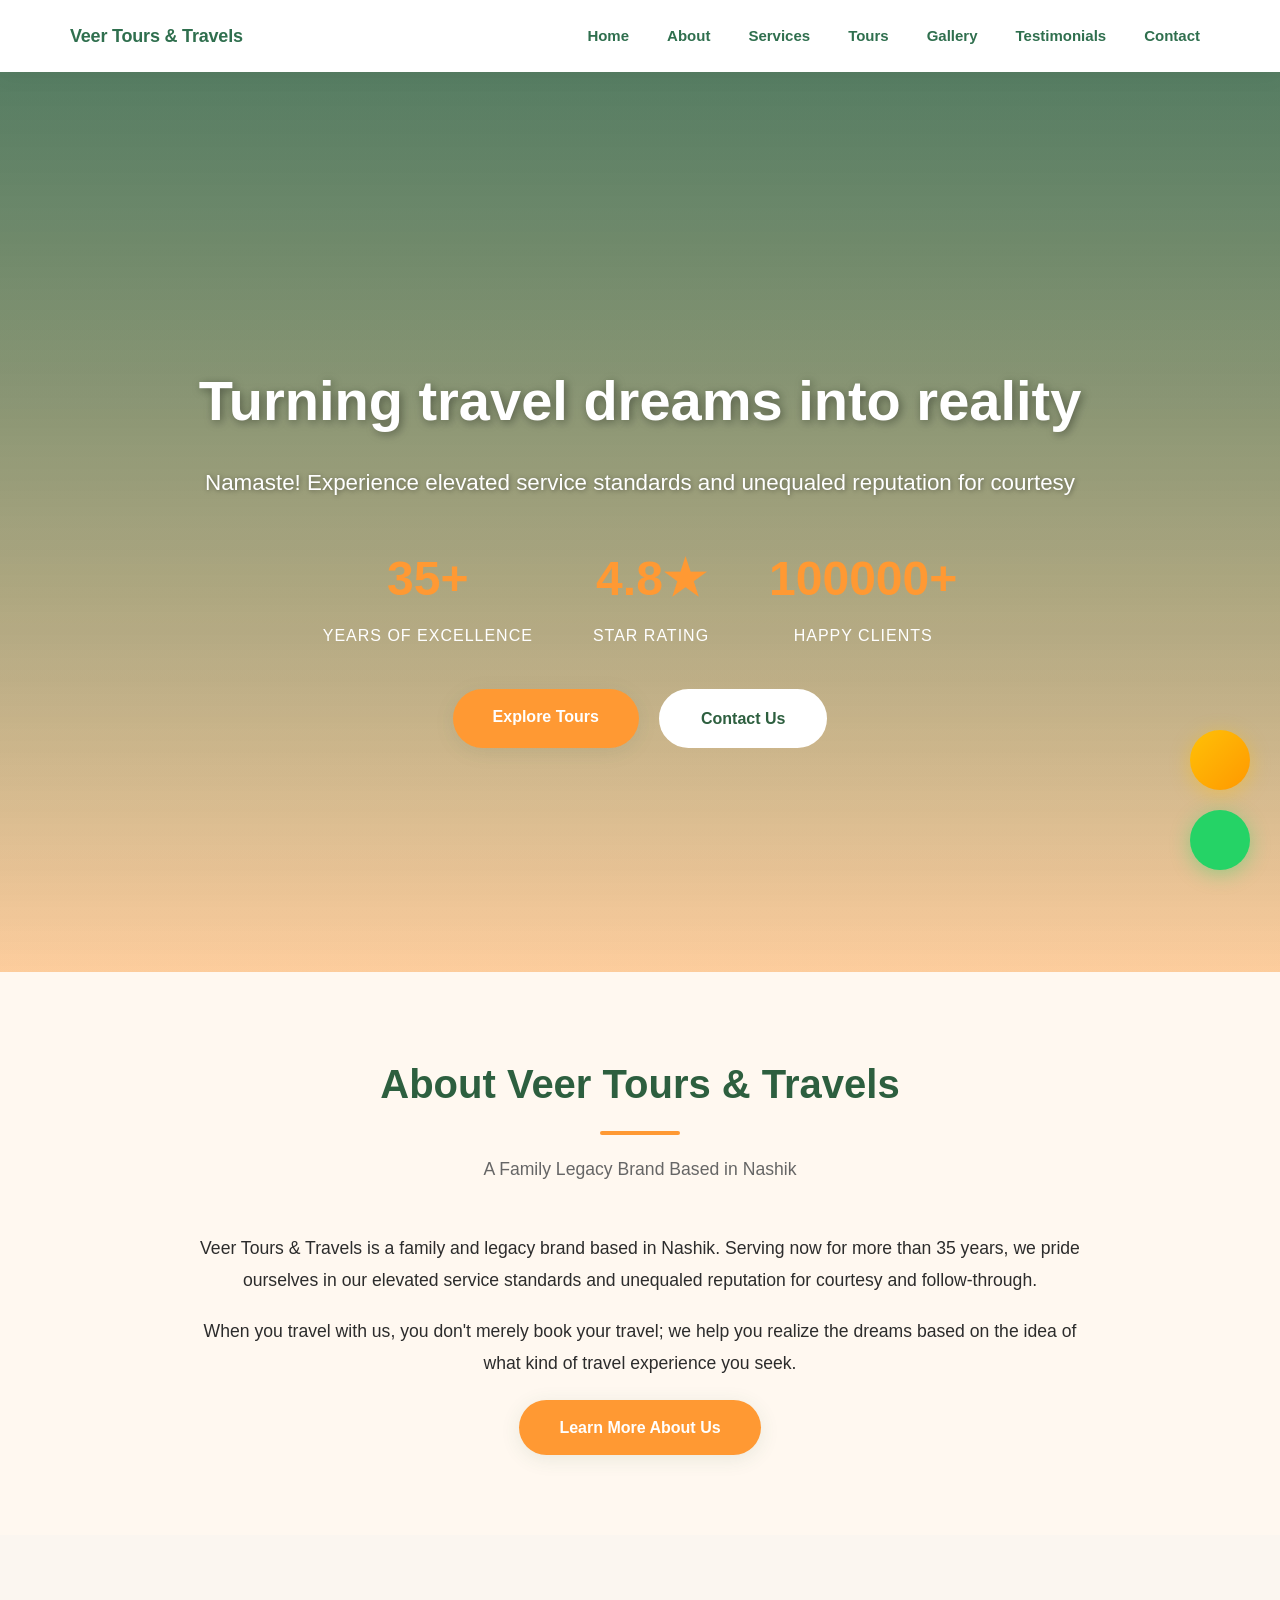
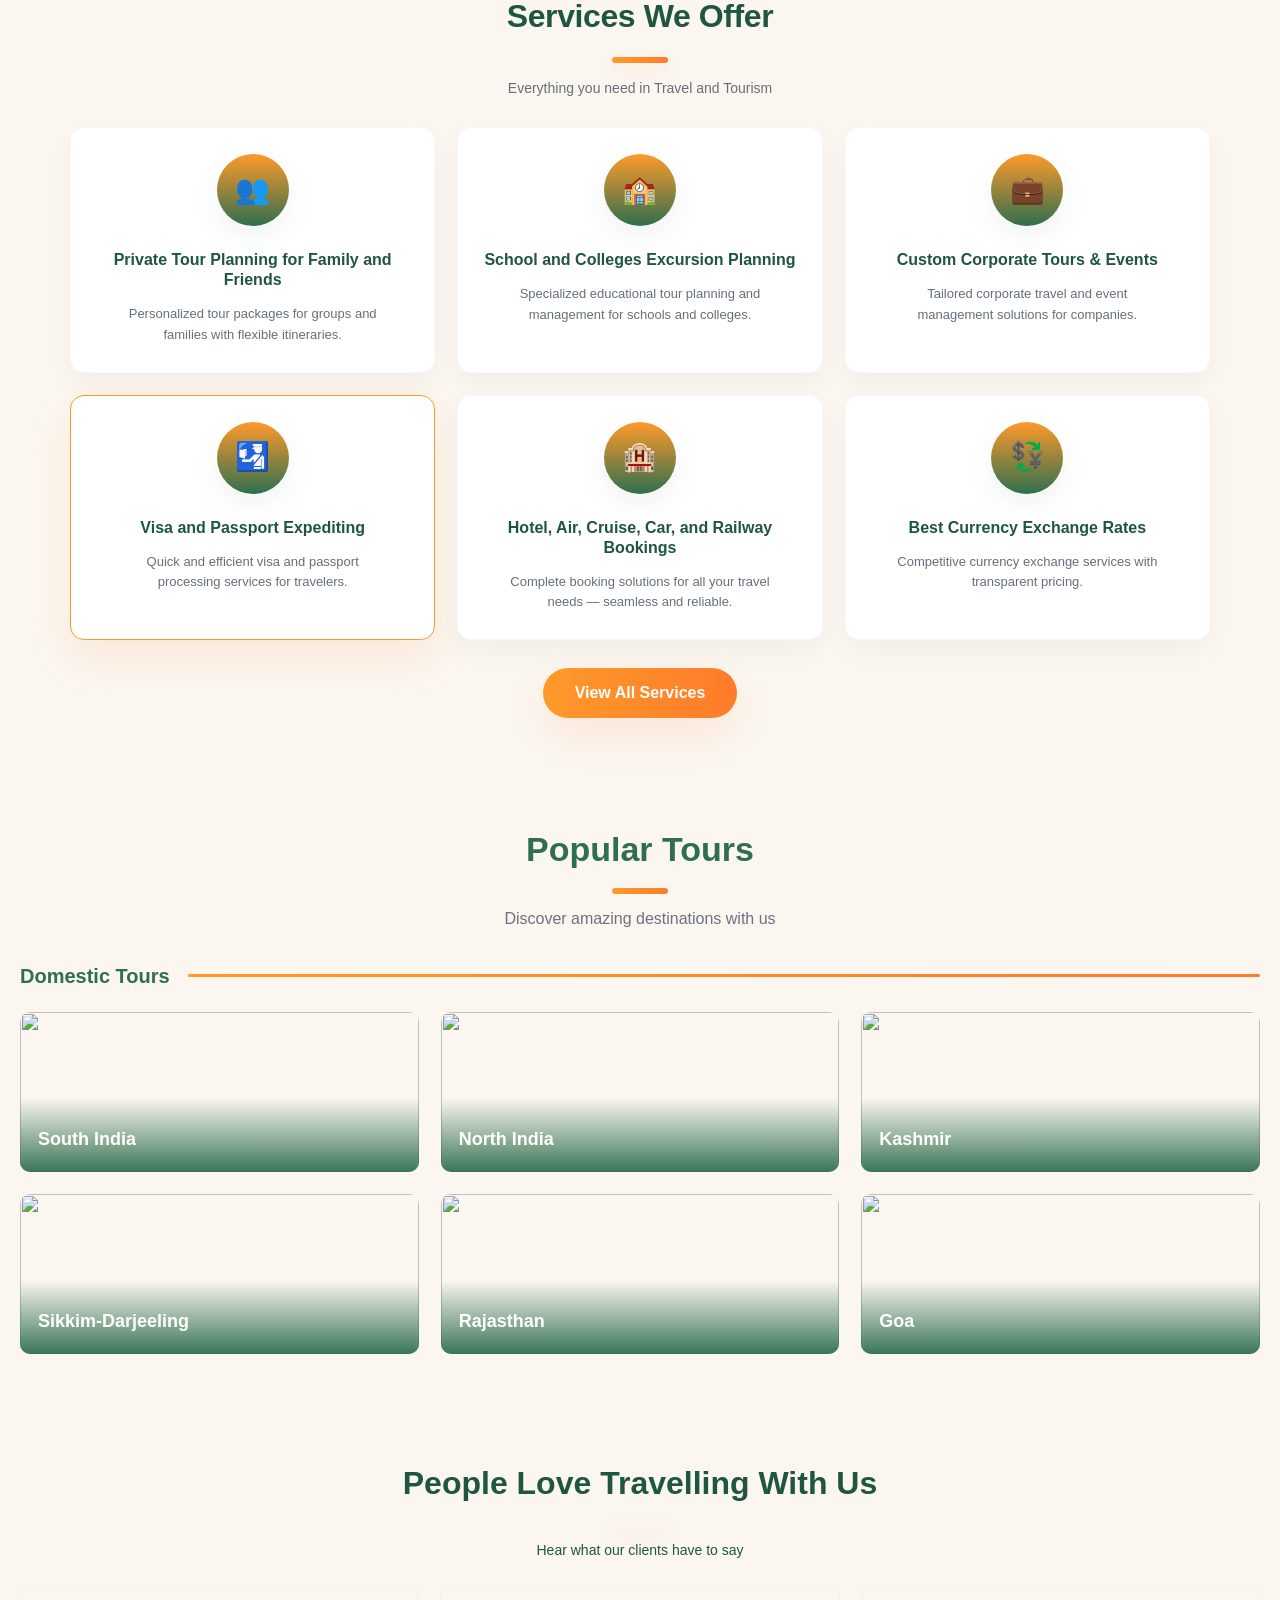
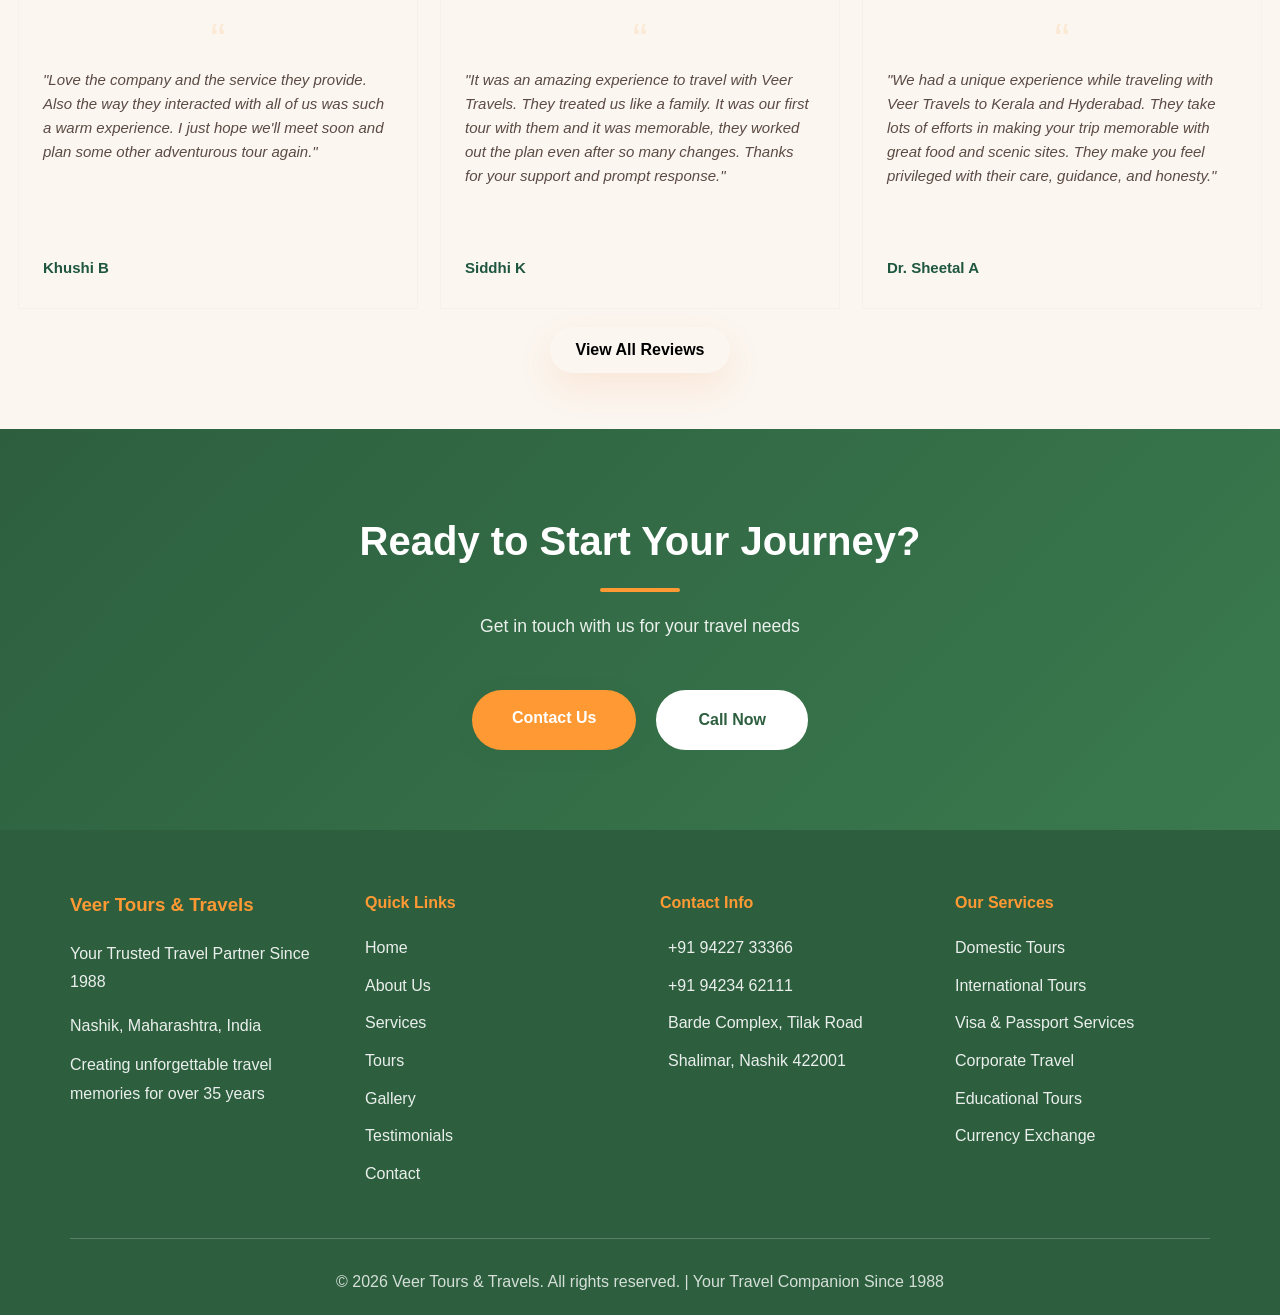
==== index.html @ 68785b66 "navbar static" ====
<!DOCTYPE html>
<html lang="en">

<!-- Mirrored from www.Veertours.com/ by HTTrack Website Copier/3.x [XR&CO'2014], Sat, 15 Nov 2025 15:04:46 GMT -->
<head>
    <meta charset="UTF-8">
    <meta name="viewport" content="width=device-width, initial-scale=1.0, viewport-fit=cover">
    <meta name="description" content="Veer Tours & Travels - Your Trusted Travel Partner Since 1988. Offering domestic & international tours, visa services, hotel bookings, and complete travel solutions in Nashik.">
    <meta name="keywords" content="tours, travels, Nashik, domestic tours, international tours, visa services, travel agency, tour packages, hotel booking">
    <meta name="author" content="Veer Tours & Travels">
    <meta name="theme-color" content="#2D5F3F">
    <title>Veer Tours & Travels - Your Trusted Travel Partner Since 1988</title>

    <!-- Canonical URL -->
    <link rel="canonical" href="/">

    <!-- Favicon -->
    <link rel="icon" type="image/svg+xml" href="favicon.svg">
    <link rel="alternate icon" href="favicon.ico">
    <link rel="apple-touch-icon" sizes="180x180" href="apple-touch-icon.png">
    <link rel="icon" type="image/png" sizes="32x32" href="favicon-32x32.png">
    <link rel="icon" type="image/png" sizes="16x16" href="favicon-16x16.png">

    <!-- Web App Manifest -->
    <link rel="manifest" href="manifest.json">

    <!-- Open Graph / Facebook -->
    <meta property="og:type" content="website">
    <meta property="og:url" content="index.html">
    <meta property="og:title" content="Veer Tours & Travels - Your Trusted Travel Partner Since 1988">
    <meta property="og:description" content="Experience elevated service standards with 35+ years of excellence. Domestic & international tours, visa services, and complete travel solutions.">
    <meta property="og:image" content="assets/images/og-image.jpg">
    <meta property="og:locale" content="en_IN">
    <meta property="og:site_name" content="Veer Tours & Travels">

    <!-- Twitter Card -->
    <meta name="twitter:card" content="summary_large_image">
    <meta name="twitter:url" content="index.html">
    <meta name="twitter:title" content="Veer Tours & Travels - Your Trusted Travel Partner Since 1988">
    <meta name="twitter:description" content="Experience elevated service standards with 35+ years of excellence. Domestic & international tours, visa services, and complete travel solutions.">
    <meta name="twitter:image" content="assets/images/og-image.jpg">

    <!-- Preconnect for Performance -->
    <link rel="preconnect" href="https://cdnjs.cloudflare.com/" crossorigin>
    <link rel="dns-prefetch" href="https://images.unsplash.com/">

    <!-- Stylesheets -->
    <link rel="stylesheet" href="assets/css/main.css">
    <link rel="stylesheet" href="assets/css/components/navbar.css">
    <link rel="stylesheet" href="assets/css/components/footer.css">
    <link rel="stylesheet" href="assets/css/components/cards.css">
    <link rel="stylesheet" href="assets/css/components/buttons.css">
    <link rel="stylesheet" href="assets/css/pages/home.css">
    <link rel="stylesheet" href="../cdnjs.cloudflare.com/ajax/libs/font-awesome/6.4.0/css/all.min.css" integrity="sha512-iecdLmaskl7CVkqkXNQ/ZH/XLlvWZOJyj7Yy7tcenmpD1ypASozpmT/E0iPtmFIB46ZmdtAc9eNBvH0H/ZpiBw==" crossorigin="anonymous" referrerpolicy="no-referrer">


    <link rel="stylesheet" href="style.css">
</head>
<body>
    <!-- Navigation - Loaded dynamically -->
   <!-- Static responsive navbar (no JS) -->
<nav class="pt-nav" role="navigation" aria-label="Main navigation">
  <div class="pt-nav__wrap container">
    <a class="pt-nav__brand" href="/">
      <img src="/assets/images/logo.png" alt="Veer Tours & Travels" class="pt-nav__logo" onerror="this.style.display='none'">
      <span class="pt-nav__title">Veer Tours & Travels</span>
    </a>

    <!-- CSS-only hamburger toggle -->
    <input id="pt-nav-toggle" class="pt-nav__toggle" type="checkbox" aria-label="Toggle navigation menu">
    <label for="pt-nav-toggle" class="pt-nav__hamburger" aria-hidden="true">
      <span></span><span></span><span></span>
    </label>

    <ul class="pt-nav__menu" id="ptNavMenu">
      <li class="pt-nav__item"><a class="pt-nav__link" href="/">Home</a></li>
      <li class="pt-nav__item"><a class="pt-nav__link" href="/pages/about.html">About</a></li>
      <li class="pt-nav__item"><a class="pt-nav__link" href="/pages/services.html">Services</a></li>
      <li class="pt-nav__item"><a class="pt-nav__link" href="/pages/tours.html">Tours</a></li>
      <li class="pt-nav__item"><a class="pt-nav__link" href="/gallery">Gallery</a></li>
      <li class="pt-nav__item"><a class="pt-nav__link" href="/testimonials.html">Testimonials</a></li>
      <li class="pt-nav__item"><a class="pt-nav__link" href="/pages/contact.html">Contact</a></li>
      
    </ul>
  </div>
</nav>


    <!-- Hero Section -->
    <section id="home" class="hero">
        <div class="hero-overlay"></div>
        <div class="hero-content">
            <h1 class="hero-title">Turning travel dreams into reality</h1>
            <p class="hero-subtitle">Namaste! Experience elevated service standards and unequaled reputation for courtesy</p>
            <div class="hero-stats">
                <div class="hero-stat">
                    <h3>35+</h3>
                    <p>Years of Excellence</p>
                </div>
                <div class="hero-stat">
                    <h3>4.8★</h3>
                    <p>Star Rating</p>
                </div>
                <div class="hero-stat">
                    <h3>100000+</h3>
                    <p>Happy Clients</p>
                </div>
            </div>
            <div class="hero-buttons">
                <a href="tours.html" class="btn btn-primary">Explore Tours</a>
                <a href="contact.html" class="btn btn-secondary">Contact Us</a>
            </div>
        </div>
        <div class="scroll-indicator">
            <i class="fas fa-chevron-down"></i>
        </div>
    </section>

    <!-- About Section Preview -->
    <section id="about-preview" class="section about-preview">
        <div class="container">
            <h2 class="section-title">About Veer Tours & Travels</h2>
            <p class="section-subtitle">A Family Legacy Brand Based in Nashik</p>
            <div class="about-content">
                <p>Veer Tours & Travels is a family and legacy brand based in Nashik. Serving now for more than 35 years, we pride ourselves in our elevated service standards and unequaled reputation for courtesy and follow-through.</p>
                <p>When you travel with us, you don't merely book your travel; we help you realize the dreams based on the idea of what kind of travel experience you seek.</p>
                <a href="pages/about.html" class="btn btn-primary">Learn More About Us</a>
            </div>
        </div>
    </section>

    <!-- Services Preview -->
     <section class="services-section" aria-labelledby="services-heading">
    <div class="container">
      <div class="section-head">
        <h2 id="services-heading">Services We Offer</h2>
        <div class="divider" aria-hidden="true"></div>
        <p>Everything you need in Travel and Tourism</p>
      </div>

      <div class="services-grid" role="list" aria-label="Services list">
        <!-- Card 1 -->
        <div class="service-card" role="listitem" tabindex="0">
          <span class="icon-circle" aria-hidden="true">👥</span>
          <div class="service-title">Private Tour Planning for Family and Friends</div>
          <div class="service-desc">Personalized tour packages for groups and families with flexible itineraries.</div>
        </div>

        <!-- Card 2 -->
        <div class="service-card" role="listitem" tabindex="0">
          <span class="icon-circle" aria-hidden="true">🏫</span>
          <div class="service-title">School and Colleges Excursion Planning</div>
          <div class="service-desc">Specialized educational tour planning and management for schools and colleges.</div>
        </div>

        <!-- Card 3 -->
        <div class="service-card" role="listitem" tabindex="0">
          <span class="icon-circle" aria-hidden="true">💼</span>
          <div class="service-title">Custom Corporate Tours & Events</div>
          <div class="service-desc">Tailored corporate travel and event management solutions for companies.</div>
        </div>

        <!-- Card 4 - Selected -->
        <div class="service-card selected" role="listitem" tabindex="0" aria-pressed="true">
          <span class="icon-circle" aria-hidden="true">🛂</span>
          <div class="service-title">Visa and Passport Expediting</div>
          <div class="service-desc">Quick and efficient visa and passport processing services for travelers.</div>
        </div>

        <!-- Card 5 -->
        <div class="service-card" role="listitem" tabindex="0">
          <span class="icon-circle" aria-hidden="true">🏨</span>
          <div class="service-title">Hotel, Air, Cruise, Car, and Railway Bookings</div>
          <div class="service-desc">Complete booking solutions for all your travel needs — seamless and reliable.</div>
        </div>

        <!-- Card 6 -->
        <div class="service-card" role="listitem" tabindex="0">
          <span class="icon-circle" aria-hidden="true">💱</span>
          <div class="service-title">Best Currency Exchange Rates</div>
          <div class="service-desc">Competitive currency exchange services with transparent pricing.</div>
        </div>
      </div>

      <div class="center-cta">
        <a class="btn" href="#services">View All Services</a>
      </div>
    </div>
  </section>


    <!-- Tours Preview -->
 
<section class="pt-section">
  <div class="pt-container">

    <!-- Main Heading -->
    <div class="pt-head">
      <h2>Popular Tours</h2>
      <div class="pt-divider"></div>
      <p>Discover amazing destinations with us</p>
    </div>

    <!-- Sub Heading -->
    <div class="pt-sub">
      <h3>Domestic Tours</h3>
      <div class="pt-sub-line"></div>
    </div>

    <!-- Grid -->
    <div class="pt-grid">

      <div class="pt-card">
        <img src="https://images.unsplash.com/photo-1488747279002-c8523379faaa?q=80&w=1200" alt="">
        <div class="pt-overlay">South India</div>
      </div>

      <div class="pt-card">
        <img src="https://images.unsplash.com/photo-1501785888041-af3ef285b470?q=80&w=1200" alt="">
        <div class="pt-overlay">North India</div>
      </div>

      <div class="pt-card">
        <img src="https://images.unsplash.com/photo-1507525428034-b723cf961d3e?q=80&w=1200" alt="">
        <div class="pt-overlay">Kashmir</div>
      </div>

      <div class="pt-card">
        <img src="https://images.unsplash.com/photo-1573398643956-2b9e6ade3456?q=80&w=1074&auto=format&fit=crop&ixlib=rb-4.1.0&ixid=M3wxMjA3fDB8MHxwaG90by1wYWdlfHx8fGVufDB8fHx8fA%3D%3D" alt="">
        <div class="pt-overlay">Sikkim-Darjeeling</div>
      </div>

      <div class="pt-card">
        <img src="https://images.unsplash.com/photo-1619014452346-dc868be175cb?q=80&w=1170&auto=format&fit=crop&ixlib=rb-4.1.0&ixid=M3wxMjA3fDB8MHxwaG90by1wYWdlfHx8fGVufDB8fHx8fA%3D%3D" alt="">
        <div class="pt-overlay">Rajasthan</div>
      </div>

      <div class="pt-card">
        <img src="https://images.unsplash.com/photo-1507525428034-b723cf961d3e?q=80&w=1200" alt="">
        <div class="pt-overlay">Goa</div>
      </div>

    </div>

  </div>
</section>
    <!-- Testimonials Preview -->
   
<section class="tl-section" aria-labelledby="tl-title">
  <div class="tl-container">
    <div class="tl-head">
      <h2 id="tl-title">People Love Travelling With Us</h2>
      <div class="tl-divider" aria-hidden="true"></div>
      <p class="tl-muted">Hear what our clients have to say</p>
    </div>

    <div class="tl-grid" role="list" aria-label="Testimonials">
      <!-- Card 1 -->
      <article class="tl-card" role="listitem" tabindex="0" aria-label="Testimonial from Khushi B">
        <div>
          <div class="tl-quote" aria-hidden="true">“</div>
          <div class="tl-text">"Love the company and the service they provide. Also the way they interacted with all of us was such a warm experience. I just hope we'll meet soon and plan some other adventurous tour again."</div>
        </div>
        <div>
          <div class="tl-author">Khushi B</div>
        </div>
      </article>

      <!-- Card 2 -->
      <article class="tl-card" role="listitem" tabindex="0" aria-label="Testimonial from Siddhi K">
        <div>
          <div class="tl-quote" aria-hidden="true">“</div>
          <div class="tl-text">"It was an amazing experience to travel with Veer Travels. They treated us like a family. It was our first tour with them and it was memorable, they worked out the plan even after so many changes. Thanks for your support and prompt response."</div>
        </div>
        <div>
          <div class="tl-author">Siddhi K</div>
        </div>
      </article>

      <!-- Card 3 -->
      <article class="tl-card" role="listitem" tabindex="0" aria-label="Testimonial from Dr Sheetal A">
        <div>
          <div class="tl-quote" aria-hidden="true">“</div>
          <div class="tl-text">"We had a unique experience while traveling with Veer Travels to Kerala and Hyderabad. They take lots of efforts in making your trip memorable with great food and scenic sites. They make you feel privileged with their care, guidance, and honesty."</div>
        </div>
        <div>
          <div class="tl-author">Dr. Sheetal A</div>
        </div>
      </article>
    </div>

    <div class="tl-cta-wrap">
      <a class="tl-cta" href="#reviews">View All Reviews</a>
    </div>
  </div>
</section>
    <!-- Contact CTA -->
    <section id="contact-cta" class="section contact-cta">
        <div class="container">
            <h2 class="section-title">Ready to Start Your Journey?</h2>
            <p class="section-subtitle">Get in touch with us for your travel needs</p>
            <div class="cta-buttons">
                <a href="contact.html" class="btn btn-primary">Contact Us</a>
                <a href="tel:+919422733366" class="btn btn-secondary"><i class="fas fa-phone"></i> Call Now</a>
            </div>
        </div>
    </section>

    <!-- Footer - Loaded dynamically -->
    <div id="footer-container"></div>

    <!-- Floating Buttons -->
    <a href="https://www.google.com/search?sca_esv=b36809973b46a30f&amp;sxsrf=AE3TifPk3pHK2Lgc2mrcaJc4BsU3RhpNuQ:1761288249864&amp;si=AMgyJEtREmoPL4P1I5IDCfuA8gybfVI2d5Uj7QMwYCZHKDZ-E-k3R0NoY6h30edw2QKVHcX9y0gZ2ggMlbnEO5IFEob570GoTEUIYFOTyS73McD-5dtFMLnpFMkwnCirZQoegX-7r5PbqIiYIvwdxtFMxkjWVkUbJg%3D%3D&amp;q=Veer+Tours+%26+Travels+Reviews" class="reviews-float" target="_blank" rel="noopener noreferrer" aria-label="View Google Reviews">
        <i class="fas fa-star"></i>
    </a>

    <a href="https://wa.me/919422733366" class="whatsapp-float" target="_blank" rel="noopener noreferrer" aria-label="Chat on WhatsApp">
        <i class="fab fa-whatsapp"></i>
    </a>

    <button id="scrollTop" class="scroll-top" aria-label="Scroll to top">
        <i class="fas fa-arrow-up"></i>
    </button>

    <!-- Structured Data (Schema.org) -->
    <script type="application/ld+json">
    {
        "@context": "https://schema.org",
        "@type": "TravelAgency",
        "name": "Veer Tours & Travels",
        "description": "Your Trusted Travel Partner Since 1988. Offering domestic & international tours, visa services, hotel bookings, and complete travel solutions.",
        "url": "https://www.Veertours.com",
        "logo": "https://www.Veertours.com/assets/images/logo.png",
        "image": "https://www.Veertours.com/assets/images/og-image.jpg",
        "telephone": "+91-9422733366",
        "email": "info@Veertours.com",
        "address": {
            "@type": "PostalAddress",
            "streetAddress": "Nashik",
            "addressLocality": "Nashik",
            "addressRegion": "Maharashtra",
            "postalCode": "422001",
            "addressCountry": "IN"
        },
        "geo": {
            "@type": "GeoCoordinates",
            "latitude": "19.9975",
            "longitude": "73.7898"
        },
        "openingHoursSpecification": [
            {
                "@type": "OpeningHoursSpecification",
                "dayOfWeek": ["Monday", "Tuesday", "Wednesday", "Thursday", "Friday", "Saturday"],
                "opens": "10:00",
                "closes": "19:00"
            }
        ],
        "priceRange": "₹₹",
        "aggregateRating": {
            "@type": "AggregateRating",
            "ratingValue": "4.8",
            "reviewCount": "500",
            "bestRating": "5",
            "worstRating": "1"
        },
        "sameAs": [
            "https://www.facebook.com/Veertours",
            "https://www.instagram.com/Veertours"
        ],
        "foundingDate": "1988",
        "slogan": "Your Trusted Travel Partner Since 1988"
    }
    </script>
    <script>
         document.querySelectorAll('.service-card').forEach(card=>{
      card.addEventListener('click', ()=> {
        // example behaviour: toggle selection
        document.querySelectorAll('.service-card').forEach(c=>c.classList.remove('selected'));
        card.classList.add('selected');
      });
      card.addEventListener('keydown', (e)=>{
        if(e.key === 'Enter' || e.key === ' '){ e.preventDefault(); card.click(); }
      });
    });
    </script>
    <!-- Scripts -->
    <script src="assets/js/utils/helpers.js" defer></script>
    <script src="assets/js/components/navbar.js" defer></script>
    <script src="assets/js/components/animations.js" defer></script>
    <script src="assets/js/utils/scroll.js" defer></script>
    <script src="assets/js/main.js" defer></script>
</body>

<!-- Mirrored from www.Veertours.com/ by HTTrack Website Copier/3.x [XR&CO'2014], Sat, 15 Nov 2025 15:04:52 GMT -->
</html>
---- assets/css/main.css ----
/* Main CSS - Global Styles */

/* Reset and Base Styles */
* {
    margin: 0;
    padding: 0;
    box-sizing: border-box;
}

:root {
    --primary-orange: #FF9933;
    --primary-green: #2D5F3F;
    --accent-green: #3A7A4E;
    --light-cream: #FFF8F0;
    --pure-white: #FFFFFF;
    --text-dark: #2C2C2C;
    --text-light: #666666;
    --shadow-soft: 0 4px 20px rgba(45, 95, 63, 0.1);
    --shadow-hover: 0 8px 30px rgba(45, 95, 63, 0.2);
}

html {
    scroll-behavior: smooth;
}

body {
    font-family: 'Segoe UI', Tahoma, Geneva, Verdana, sans-serif;
    line-height: 1.6;
    color: var(--text-dark);
    background-color: var(--pure-white);
    overflow-x: hidden;
}

.container {
    max-width: 1200px;
    margin: 0 auto;
    padding: 0 20px;
}

/* Sections */
.section {
    padding: 80px 0;
    position: relative;
    z-index: 1;
}

.section-title {
    font-size: 2.5rem;
    text-align: center;
    margin-bottom: 20px;
    color: var(--primary-green);
    position: relative;
}

.section-title::after {
    content: '';
    display: block;
    width: 80px;
    height: 4px;
    background: var(--primary-orange);
    margin: 15px auto;
    border-radius: 2px;
}

.section-subtitle {
    text-align: center;
    color: var(--text-light);
    font-size: 1.1rem;
    margin-bottom: 50px;
}

/* Animations */
@keyframes fadeInUp {
    from {
        opacity: 0;
        transform: translateY(30px);
    }
    to {
        opacity: 1;
        transform: translateY(0);
    }
}

@keyframes fadeIn {
    from { opacity: 0; }
    to { opacity: 1; }
}

@keyframes bounce {
    0%, 20%, 50%, 80%, 100% { transform: translateY(0) translateX(-50%); }
    40% { transform: translateY(-10px) translateX(-50%); }
    60% { transform: translateY(-5px) translateX(-50%); }
}

@keyframes pulse {
    0%, 100% {
        box-shadow: 0 4px 20px rgba(37, 211, 102, 0.4);
    }
    50% {
        box-shadow: 0 4px 30px rgba(37, 211, 102, 0.7);
    }
}

@keyframes pulseReviews {
    0%, 100% {
        box-shadow: 0 4px 20px rgba(255, 193, 7, 0.4);
    }
    50% {
        box-shadow: 0 4px 30px rgba(255, 193, 7, 0.7);
    }
}

@keyframes zoomIn {
    from { transform: scale(0.5); }
    to { transform: scale(1); }
}

/* Floating Buttons */
.whatsapp-float {
    position: fixed;
    text-decoration: none;
    bottom: 30px;
    right: 30px;
    background: #25D366;
    color: white;
    width: 60px;
    height: 60px;
    border-radius: 50%;
    display: flex;
    align-items: center;
    justify-content: center;
    font-size: 2rem;
    box-shadow: 0 4px 20px rgba(37, 211, 102, 0.4);
    z-index: 999;
    transition: all 0.3s ease;
    animation: pulse 2s infinite;
}

.whatsapp-float:hover {
    transform: scale(1.1);
    box-shadow: 0 6px 30px rgba(37, 211, 102, 0.6);
}

.reviews-float {
    position: fixed;
    bottom: 110px;
    right: 30px;
    background: linear-gradient(135deg, #FFC107, #FF9800);
    color: white;
    width: 60px;
    height: 60px;
    border-radius: 50%;
    display: flex;
    align-items: center;
    justify-content: center;
    font-size: 1.8rem;
    box-shadow: 0 4px 20px rgba(255, 193, 7, 0.4);
    z-index: 999;
    transition: all 0.3s ease;
    animation: pulseReviews 2s infinite;
}

.reviews-float:hover {
    transform: scale(1.1);
    box-shadow: 0 6px 30px rgba(255, 193, 7, 0.6);
}

.scroll-top {
    position: fixed;
    bottom: 190px;
    right: 30px;
    background: var(--primary-orange);
    color: white;
    width: 50px;
    height: 50px;
    border-radius: 50%;
    border: none;
    cursor: pointer;
    opacity: 0;
    visibility: hidden;
    transition: all 0.3s ease;
    z-index: 999;
    display: flex;
    align-items: center;
    justify-content: center;
    font-size: 1.2rem;
    box-shadow: var(--shadow-soft);
}

.scroll-top.active {
    opacity: 1;
    visibility: visible;
}

.scroll-top:hover {
    transform: translateY(-5px);
    box-shadow: var(--shadow-hover);
    background: var(--primary-green);
}

/* Responsive Design */
@media (max-width: 968px) {
    .section-title {
        font-size: 2rem;
    }

    .reviews-float {
        bottom: 110px;
        right: 20px;
        width: 55px;
        height: 55px;
    }

    .whatsapp-float {
        bottom: 20px;
        right: 20px;
        width: 55px;
        height: 55px;
    }

    .scroll-top {
        right: 20px;
        bottom: 190px;
        width: 45px;
        height: 45px;
    }
}

@media (max-width: 600px) {
    .section {
        padding: 60px 0;
    }

    .section-title {
        font-size: 1.8rem;
    }

    .section-subtitle {
        font-size: 1rem;
    }

    .reviews-float {
        width: 50px;
        height: 50px;
        font-size: 1.5rem;
        bottom: 100px;
    }

    .whatsapp-float {
        width: 50px;
        height: 50px;
        font-size: 1.7rem;
    }

    .scroll-top {
        width: 40px;
        height: 40px;
        font-size: 1rem;
        bottom: 165px;
    }
}

/* Performance optimization for animations */
.reduce-motion * {
    animation: none !important;
    transition: none !important;
}
---- assets/css/components/navbar.css ----
/* Navbar Component Styles */

.navbar {
    position: fixed;
    top: 0;
    width: 100%;
    background: rgba(255, 255, 255, 0.98);
    backdrop-filter: blur(10px);
    box-shadow: 0 2px 20px rgba(0, 0, 0, 0.1);
    z-index: 1000;
    transition: all 0.3s ease;
}

.navbar.scrolled {
    background: rgba(255, 255, 255, 1);
    box-shadow: 0 2px 30px rgba(45, 95, 63, 0.15);
}

.nav-container {
    max-width: 1200px;
    margin: 0 auto;
    padding: 0 20px;
    display: flex;
    justify-content: space-between;
    align-items: center;
    min-height: 80px;
}

.logo {
    display: flex;
    align-items: center;
    gap: 12px;
    font-size: 1.3rem;
    font-weight: bold;
    color: var(--primary-green);
    z-index: 1001;
    text-decoration: none;
}

.logo-img {
    height: 60px;
    width: auto;
}

.nav-menu {
    display: flex;
    list-style: none;
    gap: 30px;
    align-items: center;
}

.nav-link {
    color: var(--text-dark);
    text-decoration: none;
    font-weight: 500;
    transition: color 0.3s ease;
    position: relative;
}

.nav-link::after {
    content: '';
    position: absolute;
    bottom: -5px;
    left: 0;
    width: 0;
    height: 2px;
    background: var(--primary-orange);
    transition: width 0.3s ease;
}

.nav-link:hover::after,
.nav-link.active::after {
    width: 100%;
}

.nav-link:hover,
.nav-link.active {
    color: var(--primary-green);
}

.hamburger {
    display: none;
    flex-direction: column;
    gap: 5px;
    cursor: pointer;
    z-index: 1001;
}

.hamburger span {
    width: 25px;
    height: 3px;
    background: var(--primary-green);
    transition: all 0.3s ease;
    border-radius: 3px;
}

.hamburger.active span:nth-child(1) {
    transform: rotate(45deg) translate(8px, 8px);
}

.hamburger.active span:nth-child(2) {
    opacity: 0;
}

.hamburger.active span:nth-child(3) {
    transform: rotate(-45deg) translate(7px, -7px);
}

/* Mobile Navigation */
@media (max-width: 968px) {
    .hamburger {
        display: flex;
    }

    .nav-menu {
        position: fixed;
        left: -100%;
        top: 80px;
        flex-direction: column;
        background: white;
        width: 100%;
        text-align: center;
        transition: 0.3s;
        box-shadow: 0 10px 27px rgba(0, 0, 0, 0.1);
        padding: 30px 0;
        max-height: calc(100vh - 80px);
        overflow-y: auto;
    }

    .nav-menu.active {
        left: 0;
    }
}

@media (max-width: 600px) {
    .logo {
        font-size: 1rem;
    }

    .logo-img {
        height: 50px;
    }
}
---- assets/css/components/footer.css ----
/* Footer Component Styles */

.footer {
    background: var(--primary-green);
    color: white;
    padding: 60px 0 20px;
}

.footer-content {
    display: grid;
    grid-template-columns: repeat(auto-fit, minmax(250px, 1fr));
    gap: 40px;
    margin-bottom: 40px;
}

.footer-section h3, 
.footer-section h4 {
    margin-bottom: 20px;
    color: var(--primary-orange);
}

.footer-section p {
    color: rgba(255, 255, 255, 0.9);
    line-height: 1.8;
}

.footer-section ul {
    list-style: none;
}

.footer-section ul li {
    margin-bottom: 12px;
    color: rgba(255, 255, 255, 0.9);
}

.footer-section ul li i {
    margin-right: 8px;
    color: var(--primary-orange);
}

.footer-section ul li a {
    color: rgba(255, 255, 255, 0.9);
    text-decoration: none;
    transition: all 0.3s ease;
}

.footer-section ul li a:hover {
    color: var(--primary-orange);
    padding-left: 5px;
}

.footer-bottom {
    text-align: center;
    padding-top: 30px;
    border-top: 1px solid rgba(255, 255, 255, 0.2);
    color: rgba(255, 255, 255, 0.8);
}

@media (max-width: 600px) {
    .footer {
        padding: 40px 0 20px;
    }

    .footer-content {
        grid-template-columns: 1fr;
        gap: 30px;
    }
}
---- assets/css/components/cards.css ----
/* Card Component Styles */

/* Service Cards */
.services-grid {
    display: grid;
    grid-template-columns: repeat(auto-fit, minmax(300px, 1fr));
    gap: 30px;
    margin-top: 50px;
}

.service-card {
    background: white;
    padding: 40px 30px;
    border-radius: 15px;
    text-align: center;
    box-shadow: var(--shadow-soft);
    transition: all 0.3s ease;
    border: 2px solid transparent;
}

.service-card:hover {
    transform: translateY(-10px);
    box-shadow: var(--shadow-hover);
    border-color: var(--primary-orange);
}

.service-icon {
    width: 80px;
    height: 80px;
    margin: 0 auto 20px;
    background: linear-gradient(135deg, var(--primary-orange), var(--primary-green));
    border-radius: 50%;
    display: flex;
    align-items: center;
    justify-content: center;
}

.service-icon i {
    font-size: 2.5rem;
    color: white;
}

.service-card h3 {
    font-size: 1.3rem;
    color: var(--primary-green);
    margin-bottom: 15px;
}

.service-card p {
    color: var(--text-light);
    line-height: 1.6;
}

/* Tour Cards */
.tours-grid {
    display: grid;
    grid-template-columns: repeat(auto-fit, minmax(280px, 1fr));
    gap: 30px;
}

.tour-card {
    position: relative;
    height: 300px;
    border-radius: 15px;
    overflow: hidden;
    cursor: pointer;
    box-shadow: var(--shadow-soft);
    transition: all 0.4s ease;
}

.tour-card img {
    width: 100%;
    height: 100%;
    object-fit: cover;
    transition: transform 0.4s ease;
}

.tour-card:hover img {
    transform: scale(1.1);
}

.tour-info {
    position: absolute;
    bottom: 0;
    left: 0;
    right: 0;
    background: linear-gradient(to top, rgba(45, 95, 63, 0.95), transparent);
    color: white;
    padding: 30px 20px;
    transform: translateY(0);
    transition: all 0.4s ease;
}

.tour-card:hover .tour-info {
    background: linear-gradient(to top, rgba(45, 95, 63, 1), rgba(45, 95, 63, 0.7));
}

.tour-info h4 {
    font-size: 1.4rem;
    margin: 0;
}

/* Testimonial Cards */
.testimonials-grid {
    display: grid;
    grid-template-columns: repeat(auto-fit, minmax(320px, 1fr));
    gap: 30px;
    margin-top: 50px;
}

.testimonial-card {
    background: var(--light-cream);
    padding: 40px 30px;
    border-radius: 15px;
    box-shadow: var(--shadow-soft);
    transition: all 0.3s ease;
    position: relative;
}

.testimonial-card:hover {
    transform: translateY(-5px);
    box-shadow: var(--shadow-hover);
}

.quote-icon {
    font-size: 3rem;
    color: var(--primary-orange);
    opacity: 0.3;
    margin-bottom: 20px;
}

.testimonial-card p {
    font-size: 1.05rem;
    line-height: 1.8;
    color: var(--text-dark);
    margin-bottom: 20px;
    font-style: italic;
}

.testimonial-author h4 {
    color: var(--primary-green);
    font-size: 1.2rem;
}

/* Team Cards */
.team-grid {
    display: grid;
    grid-template-columns: repeat(auto-fit, minmax(350px, 1fr));
    gap: 40px;
    margin-top: 50px;
}

.team-member {
    background: white;
    padding: 40px 30px;
    border-radius: 15px;
    text-align: center;
    box-shadow: var(--shadow-soft);
    transition: all 0.3s ease;
}

.team-member:hover {
    transform: translateY(-10px);
    box-shadow: var(--shadow-hover);
}

.member-photo {
    width: 150px;
    height: 150px;
    margin: 0 auto 20px;
    border-radius: 50%;
    overflow: hidden;
    border: 4px solid var(--primary-orange);
    box-shadow: var(--shadow-soft);
}

.member-photo img {
    width: 100%;
    height: 100%;
    object-fit: cover;
    transition: transform 0.3s ease;
}

.team-member:hover .member-photo img {
    transform: scale(1.1);
}

.team-member h3 {
    font-size: 1.6rem;
    color: var(--primary-green);
    margin-bottom: 5px;
}

.member-role {
    font-size: 1rem;
    color: var(--primary-orange);
    font-weight: 600;
    margin-bottom: 15px;
}

.team-member p {
    color: var(--text-dark);
    line-height: 1.8;
}

/* Contact Cards */
.contact-grid {
    display: grid;
    grid-template-columns: repeat(auto-fit, minmax(280px, 1fr));
    gap: 40px;
    margin-top: 50px;
}

.contact-item {
    text-align: center;
    padding: 40px 30px;
    background: white;
    border-radius: 20px;
    box-shadow: var(--shadow-soft);
    transition: all 0.3s ease;
}

.contact-item:hover {
    transform: translateY(-10px);
    box-shadow: var(--shadow-hover);
}

.contact-icon {
    width: 80px;
    height: 80px;
    margin: 0 auto 25px;
    background: linear-gradient(135deg, var(--primary-orange), var(--primary-green));
    border-radius: 50%;
    display: flex;
    align-items: center;
    justify-content: center;
    color: white;
    font-size: 2rem;
}

.contact-item h4 {
    font-size: 1.4rem;
    margin-bottom: 15px;
    color: var(--primary-green);
}

.contact-item p {
    color: var(--text-dark);
    line-height: 1.8;
    margin-bottom: 5px;
}

.contact-item a {
    color: var(--text-dark);
    text-decoration: none;
    transition: color 0.3s ease;
}

.contact-item a:hover {
    color: var(--primary-orange);
}

/* Gallery Cards */
.gallery-grid {
    display: grid;
    grid-template-columns: repeat(auto-fit, minmax(280px, 1fr));
    gap: 20px;
    margin-top: 50px;
}

.gallery-item {
    position: relative;
    height: 300px;
    border-radius: 15px;
    overflow: hidden;
    cursor: pointer;
    box-shadow: var(--shadow-soft);
    transition: all 0.3s ease;
}

.gallery-item img {
    width: 100%;
    height: 100%;
    object-fit: cover;
    transition: transform 0.4s ease;
}

.gallery-overlay {
    position: absolute;
    top: 0;
    left: 0;
    width: 100%;
    height: 100%;
    background: rgba(45, 95, 63, 0.8);
    display: flex;
    align-items: center;
    justify-content: center;
    opacity: 0;
    transition: all 0.3s ease;
}

.gallery-overlay i {
    font-size: 3rem;
    color: white;
    transform: scale(0);
    transition: transform 0.3s ease 0.1s;
}

.gallery-item:hover .gallery-overlay {
    opacity: 1;
}

.gallery-item:hover .gallery-overlay i {
    transform: scale(1);
}

.gallery-item:hover img {
    transform: scale(1.1);
}

/* Responsive Design */
@media (max-width: 968px) {
    .services-grid {
        grid-template-columns: repeat(auto-fit, minmax(250px, 1fr));
    }

    .tours-grid {
        grid-template-columns: repeat(2, 1fr);
    }

    .tour-card {
        height: 250px;
    }

    .gallery-grid {
        grid-template-columns: repeat(2, 1fr);
    }

    .gallery-item {
        height: 250px;
    }

    .team-grid {
        grid-template-columns: 1fr;
    }
}

@media (max-width: 600px) {
    .tours-grid {
        grid-template-columns: repeat(2, 1fr);
        gap: 15px;
    }

    .tour-card {
        height: 180px;
    }

    .tour-info {
        padding: 15px 10px;
    }

    .tour-info h4 {
        font-size: 1rem;
    }

    .gallery-grid {
        grid-template-columns: repeat(2, 1fr);
        gap: 15px;
    }

    .gallery-item {
        height: 180px;
    }

    .testimonials-grid,
    .contact-grid {
        grid-template-columns: 1fr;
    }

    .service-card {
        padding: 30px 20px;
    }
}
---- assets/css/components/buttons.css ----
/* Button Component Styles */

.btn {
    padding: 15px 40px;
    border-radius: 30px;
    text-decoration: none;
    font-weight: 600;
    transition: all 0.3s ease;
    display: inline-block;
    border: none;
    cursor: pointer;
    font-size: 1rem;
}

.btn-primary {
    background: var(--primary-orange);
    color: white;
    box-shadow: var(--shadow-soft);
}

.btn-primary:hover {
    transform: translateY(-3px);
    box-shadow: var(--shadow-hover);
    background: #e68a2e;
}

.btn-secondary {
    background: white;
    color: var(--primary-green);
    border: 2px solid white;
}

.btn-secondary:hover {
    background: transparent;
    color: white;
    transform: translateY(-3px);
}

.btn-link {
    display: inline-block;
    margin-top: 15px;
    padding: 10px 25px;
    background: var(--primary-orange);
    color: white;
    text-decoration: none;
    border-radius: 25px;
    transition: all 0.3s ease;
}

.btn-link:hover {
    background: var(--primary-green);
    transform: translateY(-2px);
}

.btn-review {
    display: inline-flex;
    align-items: center;
    gap: 10px;
    padding: 15px 35px;
    background: linear-gradient(135deg, #4285F4, #34A853);
    color: white;
    text-decoration: none;
    border-radius: 30px;
    font-weight: 600;
    font-size: 1.05rem;
    box-shadow: var(--shadow-soft);
    transition: all 0.3s ease;
}

.btn-review:hover {
    transform: translateY(-3px);
    box-shadow: var(--shadow-hover);
}

.btn-review i {
    font-size: 1.3rem;
}

.btn-review-write {
    background: linear-gradient(135deg, var(--primary-orange), var(--primary-green));
}

/* Social Links */
.social-links {
    display: flex;
    justify-content: center;
    gap: 15px;
    margin-top: 15px;
}

.social-links a {
    width: 45px;
    height: 45px;
    background: linear-gradient(135deg, var(--primary-orange), var(--primary-green));
    border-radius: 50%;
    display: flex;
    align-items: center;
    justify-content: center;
    color: white;
    text-decoration: none;
    transition: all 0.3s ease;
}

.social-links a:hover {
    transform: translateY(-5px) scale(1.1);
}

/* CTA Buttons Container */
.cta-buttons {
    display: flex;
    gap: 20px;
    justify-content: center;
    flex-wrap: wrap;
    margin-top: 30px;
}

.hero-buttons {
    display: flex;
    gap: 20px;
    justify-content: center;
    flex-wrap: wrap;
}

.google-reviews-cta {
    display: flex;
    justify-content: center;
    gap: 20px;
    margin-top: 50px;
    flex-wrap: wrap;
}

/* Responsive Design */
@media (max-width: 600px) {
    .hero-buttons,
    .cta-buttons {
        flex-direction: column;
        align-items: stretch;
    }

    .btn {
        width: 100%;
        text-align: center;
    }

    .google-reviews-cta {
        flex-direction: column;
        align-items: stretch;
    }

    .btn-review {
        width: 100%;
        justify-content: center;
    }
}
---- assets/css/pages/home.css ----
/* Home Page Specific Styles */

/* Hero Section */
.hero {
    min-height: 100vh;
    background: linear-gradient(rgba(45, 95, 63, 0.6), rgba(255, 153, 51, 0.3)),
                url('https://images.unsplash.com/photo-1488646953014-85cb44e25828?w=1920&amp;h=1080&amp;fit=crop') center/cover;
    background-attachment: fixed;
    display: flex;
    align-items: center;
    justify-content: center;
    text-align: center;
    position: relative;
    color: white;
    padding: 120px 20px 60px;
    will-change: transform;
}

.hero-overlay {
    position: absolute;
    top: 0;
    left: 0;
    width: 100%;
    height: 100%;
    background: linear-gradient(to bottom, rgba(45, 95, 63, 0.5), rgba(255, 153, 51, 0.2));
}

.hero-content {
    position: relative;
    z-index: 2;
    max-width: 900px;
    animation: fadeInUp 1s ease;
}

.hero-title {
    font-size: 3.5rem;
    font-weight: 700;
    margin-bottom: 20px;
    text-shadow: 2px 2px 10px rgba(0, 0, 0, 0.4);
    animation: fadeInUp 1s ease 0.2s both;
}

.hero-subtitle {
    font-size: 1.4rem;
    margin-bottom: 40px;
    text-shadow: 1px 1px 5px rgba(0, 0, 0, 0.4);
    animation: fadeInUp 1s ease 0.4s both;
}

.hero-stats {
    display: flex;
    justify-content: center;
    gap: 60px;
    margin-bottom: 40px;
    flex-wrap: wrap;
    animation: fadeInUp 1s ease 0.5s both;
}

.hero-stat {
    text-align: center;
}

.hero-stat h3 {
    font-size: 3rem;
    font-weight: 700;
    color: var(--primary-orange);
    margin-bottom: 5px;
}

.hero-stat p {
    font-size: 1rem;
    text-transform: uppercase;
    letter-spacing: 1px;
}

.scroll-indicator {
    position: absolute;
    bottom: 30px;
    left: 50%;
    transform: translateX(-50%);
    animation: bounce 2s infinite;
    cursor: pointer;
}

.scroll-indicator i {
    font-size: 2rem;
    color: white;
}

/* About Preview Section */
.about-preview {
    background: var(--light-cream);
}

.about-content {
    max-width: 900px;
    margin: 0 auto;
    text-align: center;
}

.about-content p {
    font-size: 1.1rem;
    line-height: 1.8;
    color: var(--text-dark);
    margin-bottom: 20px;
}

/* Services Preview Section */
.services-preview {
    background: white;
}

/* Tours Preview Section */
.tours-preview {
    background: var(--light-cream);
}

.tours-category {
    margin-bottom: 60px;
}

.category-title {
    font-size: 2rem;
    color: var(--primary-green);
    margin-bottom: 30px;
    padding-bottom: 15px;
    border-bottom: 3px solid var(--primary-orange);
}

/* Testimonials Preview Section */
.testimonials-preview {
    background: white;
}

/* Contact CTA Section */
.contact-cta {
    background: linear-gradient(135deg, var(--primary-green), var(--accent-green));
    color: white;
    text-align: center;
}

.contact-cta .section-title {
    color: white;
}

.contact-cta .section-title::after {
    background: var(--primary-orange);
}

.contact-cta .section-subtitle {
    color: rgba(255, 255, 255, 0.9);
}

/* Responsive Design */
@media (max-width: 968px) {
    .hero-title {
        font-size: 2.5rem;
    }

    .hero-subtitle {
        font-size: 1.2rem;
    }

    .hero-stat h3 {
        font-size: 2.5rem;
    }
}

@media (max-width: 600px) {
    .hero {
        padding: 100px 20px 40px;
        background-attachment: scroll;
    }

    .hero-title {
        font-size: 2rem;
    }

    .hero-subtitle {
        font-size: 1rem;
    }

    .hero-stats {
        gap: 30px;
    }

    .hero-stat h3 {
        font-size: 2rem;
    }

    .category-title {
        font-size: 1.6rem;
    }
}
---- style.css ----
:root{
      --green: #2f6f4e;
      --green-dark: #1f563f;
      --accent: #ff9a2a;
      --bg: #fbf6f0;
      --card-bg: #ffffff;
      --muted: #65707a;
      --radius: 14px;
      --shadow: 0 20px 40px rgba(20,40,30,0.06);
      --soft-shadow: 0 10px 28px rgba(20,40,30,0.04);
      --max-width: 1180px;
      font-family: "Inter", system-ui, -apple-system, "Segoe UI", Roboto, Arial;
    }

    /* Section base */
    body { margin:0; background: var(--bg); color: var(--green-dark); -webkit-font-smoothing:antialiased; }
    .services-section{ padding: 56px 20px; }
    .container{ max-width: var(--max-width); margin: 0 auto; }

    /* Title */
    .section-head{ text-align:center; margin-bottom: 28px; }
    .section-head h2{
      margin:0;
      font-size: 32px;
      font-weight: 800;
      color: var(--green-dark);
      letter-spacing: -0.4px;
    }
    .section-head .divider{
      height:6px;
      width:56px;
      margin: 14px auto;
      border-radius: 4px;
      background: linear-gradient(90deg,var(--accent), #ff7b2a);
      box-shadow: 0 8px 18px rgba(255,123,42,0.12);
    }
    .section-head p{ margin: 8px 0 0; color: var(--muted); font-size: 14px; }

    /* Grid */
    .services-grid{
      display: grid;
      grid-template-columns: repeat(3, 1fr);
      gap: 22px;
      margin-top: 26px;
    }

    /* Card */
    .service-card{
      background: var(--card-bg);
      border-radius: 14px;
      padding: 26px 20px;
      box-shadow: var(--soft-shadow);
      border: 1px solid rgba(11,30,24,0.03);
      display: flex;
      flex-direction: column;
      align-items: center;
      text-align: center;
      transition: transform .22s cubic-bezier(.2,.9,.2,1), box-shadow .22s, border-color .18s;
      min-height: 220px;
      outline: none;
    }
    .service-card:hover,
    .service-card:focus {
      transform: translateY(-8px);
      box-shadow: var(--shadow);
    }

    /* "selected" state (orange ring) */
    .service-card.selected{
      border-color: var(--accent);
      box-shadow: 0 18px 44px rgba(255,140,45,0.12);
    }

    /* Icon circle */
    .icon-circle{
      width:72px;
      height:72px;
      border-radius:999px;
      display:grid;
      place-items:center;
      margin-bottom:16px;
      font-size:28px;
      color:#fff;
      background: linear-gradient(180deg, var(--accent), var(--green));
      box-shadow: 0 10px 28px rgba(47,111,78,0.08);
    }

    /* Title + description */
    .service-title{
      font-weight:700;
      color: var(--green-dark);
      margin: 8px 0 8px;
      font-size:16px;
      line-height:1.25;
    }
    .service-desc{
      color: var(--muted);
      font-size:13px;
      line-height:1.6;
      margin-top:6px;
      max-width: 85%;
    }

    /* Center button */
    .center-cta{ text-align:center; margin-top: 28px; }
    .center-cta .btn{
      display:inline-block;
      padding: 12px 32px;
      border-radius: 40px;
      background: linear-gradient(90deg,var(--accent), #ff7b2a);
      color:#fff;
      font-weight:700;
      box-shadow: 0 16px 40px rgba(255,123,42,0.12);
      text-decoration:none;
    }

    /* Responsive breakpoints */
    @media (max-width: 980px){
      .services-grid{ grid-template-columns: repeat(2, 1fr); gap:18px; }
      .service-desc{ max-width: 100%; }
    }
    @media (max-width: 560px){
      .service-section{ padding: 36px 12px; }
      .section-head h2{ font-size:24px; }
      .services-grid{ grid-template-columns: 1fr; gap:16px; }
      .service-card{ padding:20px; min-height: auto; }
    }

    /* keyboard focus */
    .service-card:focus { box-shadow: 0 20px 44px rgba(47,111,78,0.09); border-color: rgba(11,90,61,0.16); }

    /* small utility */
    .sr-only{ position:absolute; left:-9999px; top:auto; width:1px; height:1px; overflow:hidden; }

    .pt-section {
  padding: 48px 20px;
  background: var(--pt-bg);
}

.pt-container {
  max-width: var(--pt-max-width);
  margin: auto;
}

/* Heading */
.pt-head {
  text-align: center;
  margin-bottom: 26px;
}
.pt-head h2 {
  margin: 0;
  color: var(--pt-green);
  font-size: 34px;
  font-weight: 800;
}
.pt-head .pt-divider {
  width: 56px;
  height: 6px;
  margin: 12px auto;
  background: linear-gradient(90deg, var(--pt-accent), #ff7b2a);
  border-radius: 4px;
}
.pt-head p {
  color: var(--pt-muted);
  margin-top: 8px;
}

/* Subheading */
.pt-sub {
  margin-top: 28px;
  display: flex;
  align-items: center;
  gap: 18px;
}
.pt-sub h3 {
  margin: 0;
  font-size: 20px;
  color: var(--pt-green);
  font-weight: 700;
}
.pt-sub .pt-sub-line {
  height: 3px;
  flex: 1;
  background: linear-gradient(90deg, var(--pt-accent), #ff7b2a);
  border-radius: 3px;
}

/* Grid */
.pt-grid {
  margin-top: 20px;
  display: grid;
  grid-template-columns: repeat(3, 1fr);
  gap: 22px;
}

/* Card */
.pt-card {
  position: relative;
  overflow: hidden;
  border-radius: var(--pt-radius);
  min-height: 160px;
  background: var(--pt-card);
  cursor: pointer;
  box-shadow: var(--pt-soft-shadow);
  transition: transform .28s ease, box-shadow .28s ease;
}
.pt-card:hover {
  transform: translateY(-10px);
  box-shadow: var(--pt-shadow);
}

/* Image */
.pt-card img {
  width: 100%;
  height: 100%;
  object-fit: cover;
  transition: transform .8s ease;
}
.pt-card:hover img {
  transform: scale(1.06);
}

/* Gradient Overlay */
.pt-overlay {
  position: absolute;
  left: 0;
  right: 0;
  bottom: 0;
  height: 46%;
  display: flex;
  align-items: flex-end;
  padding: 18px;
  color: #fff;
  font-weight: 800;
  font-size: 18px;
  background: linear-gradient(
    180deg,
    rgba(47,111,78,0) 0%,
    rgba(47,111,78,0.95) 100%
  );
}

/* Responsive */
@media (max-width: 980px){
  .pt-grid { grid-template-columns: repeat(2, 1fr); }
  .pt-head h2 { font-size: 30px; }
}
@media (max-width: 560px){
  .pt-grid { grid-template-columns: 1fr; }
  .pt-section { padding: 30px 12px; }
  .pt-head h2 { font-size: 24px; }
  .pt-card { min-height: 200px; }
}
/* Section wrapper */
.tl-section {
  padding: 56px 18px;
}
.tl-container {
  max-width: var(--tl-max);
  margin: 0 auto;
  text-align: center;
}

/* Heading */
.tl-head {
  margin-bottom: 10px;
}
.tl-head h2 {
  margin: 0;
  font-size: 32px;
  font-weight: 800;
  color: var(--tl-green);
}
.tl-head .tl-divider {
  width: 56px;
  height: 6px;
  margin: 12px auto;
  border-radius: 4px;
  background: linear-gradient(90deg, var(--tl-accent), #ff7b2a);
  box-shadow: 0 8px 18px rgba(255,123,42,0.12);
}
.tl-head p { margin: 8px 0 0; color: var(--tl-muted); font-size: 14px; }

/* Grid: 3 columns desktop */
.tl-grid {
  margin-top: 28px;
  display: grid;
  grid-template-columns: repeat(3, 1fr);
  gap: 22px;
  align-items: start;
}

/* Card */
.tl-card {
  background: var(--tl-card-bg);
  border-radius: var(--tl-radius);
  padding: 28px 24px;
  box-shadow: var(--tl-shadow-soft);
  border: 1px solid rgba(11,30,24,0.02);
  min-height: 320px;
  display:flex;
  flex-direction:column;
  justify-content:space-between;
  transition: transform .22s cubic-bezier(.2,.9,.2,1), box-shadow .22s;
  outline: none;
}
.tl-card:hover,
.tl-card:focus {
  transform: translateY(-8px);
  box-shadow: var(--tl-shadow-strong);
}

/* Quote mark at top-left */
.tl-quote {
  font-size: 44px;
  color: rgba(255,154,42,0.14);
  margin-bottom: 6px;
  line-height: 1;
}

/* Testimonial text */
.tl-text {
  color: #5b4b44;
  font-style: italic;
  line-height: 1.6;
  font-size: 15px;
  margin-bottom: 18px;
  text-align: left;
}

/* Author */
.tl-author {
  color: var(--tl-green);
  font-weight: 800;
  margin-top: 8px;
  text-align: left;
  font-size: 15px;
}

/* Button */
.tl-cta-wrap { margin-top: 18px; text-align: center; }
.tl-cta {
  display:inline-block;
  padding: 10px 26px;
  border-radius: 30px;
  background: linear-gradient( #e95c04);
  color: #000000;
  font-weight:700;
  text-decoration:none;
  box-shadow: 0 14px 36px rgba(255,123,42,0.12);
}

/* Responsive behavior */
@media (max-width: 980px) {
  .tl-grid { grid-template-columns: repeat(2, 1fr); gap:18px; }
  .tl-card { min-height: 300px; }
}
@media (max-width: 560px) {
  .tl-grid { grid-template-columns: 1fr; gap:14px; }
  .tl-section { padding: 36px 12px; }
  .tl-head h2 { font-size: 24px; }
  .tl-card { min-height: auto; padding: 20px; }
  .tl-text { font-size: 15px; }
}

/* accessibility focus ring */
.tl-card:focus { box-shadow: 0 20px 50px rgba(47,111,78,0.09); border-color: rgba(11,90,61,0.12); }

/* small helpers */
.tl-muted { color: var(--tl-muted); font-size: 14px; }
    

/* Navbar (static, responsive, pure CSS) - namespace: pt- */
:root{
  --pt-nav-bg: #ffffff;
  --pt-nav-height: 72px;
  --pt-green: #2f6f4e;
  --pt-accent: #ff9a2a;
  --pt-muted: #6b7280;
  --pt-radius: 10px;
  --pt-container-max: 1180px;
  --pt-z: 110;
  font-family: Inter, system-ui, -apple-system, "Segoe UI", Roboto, Arial;
}

/* container helper (optional if you already have .container) */
.pt-nav .container { max-width: var(--pt-container-max); margin: 0 auto; padding: 0 20px; }

/* NAV wrapper */
.pt-nav {
  position: sticky;
  top: 0;
  z-index: var(--pt-z);
  background: var(--pt-nav-bg);
  box-shadow: 0 6px 20px rgba(11,30,24,0.04);
  backdrop-filter: blur(6px);
}

/* inner layout */
.pt-nav__wrap {
  display:flex;
  align-items:center;
  justify-content:space-between;
  height: var(--pt-nav-height);
}

/* brand / logo */
.pt-nav__brand {
  display:flex;
  align-items:center;
  gap:12px;
  text-decoration:none;
  color:var(--pt-green);
  font-weight:800;
}
.pt-nav__logo{ width:44px; height:44px; object-fit:contain; display:block; }
.pt-nav__title{ font-size:18px; letter-spacing:-0.2px; }

/* nav menu (desktop) */
.pt-nav__menu{
  list-style:none;
  display:flex;
  gap:18px;
  align-items:center;
  margin:0;
  padding:0;
}
.pt-nav__item{ display:inline-block; }
.pt-nav__link{
  text-decoration:none;
  color:var(--pt-green);
  padding:8px 10px;
  border-radius:8px;
  font-weight:600;
  font-size:15px;
}
.pt-nav__link:hover,
.pt-nav__link:focus{
  background: linear-gradient(90deg, rgba(47,111,78,0.06), rgba(47,111,78,0.03));
  outline: none;
  color:var(--pt-green);
}

/* action button in nav */
.pt-nav__action { margin-left:6px; }
.pt-btn{
  display:inline-block;
  text-decoration:none;
  padding:8px 16px;
  border-radius:28px;
  font-weight:700;
  font-size:14px;
}
.pt-btn--primary{ background: linear-gradient(90deg,var(--pt-accent), #ff7b2a); color:#fff; box-shadow:0 12px 36px rgba(255,123,42,0.12); }

/* hamburger toggle (checkbox) hidden on desktop */
.pt-nav__toggle{
  position:absolute;
  opacity:0;
  pointer-events:none;
  width:0; height:0;
}

/* burger label */
.pt-nav__hamburger{
  display:none; /* shown on mobile via media query */
  width:44px;
  height:44px;
  border-radius:10px;
  align-items:center;
  justify-content:center;
  cursor:pointer;
}
.pt-nav__hamburger span{
  display:block;
  width:20px;
  height:2px;
  background:var(--pt-green);
  margin:3px 0;
  border-radius:2px;
  transition: transform .22s cubic-bezier(.2,.9,.2,1), opacity .18s;
}

/* mobile layout */
@media (max-width: 980px) {
  .pt-nav__hamburger{ display:flex; }
  .pt-nav__menu{
    position: fixed;
    top: var(--pt-nav-height);
    right: 14px;
    width: calc(100% - 28px);
    max-width: 360px;
    background: #fff;
    border-radius: 12px;
    flex-direction: column;
    gap: 0;
    padding: 8px;
    box-shadow: 0 18px 44px rgba(2,6,23,0.08);
    transform: translateY(-8px) scale(.99);
    opacity: 0;
    pointer-events: none;
    transition: transform .22s ease, opacity .22s ease;
  }
  .pt-nav__item{ width:100%; }
  .pt-nav__link{
    display:block;
    padding:14px 16px;
    color:var(--pt-green);
    border-radius:8px;
  }
  .pt-nav__action{ padding:12px; display:flex; justify-content:center; }
  .pt-nav__menu .pt-btn--primary{ width:100%; }

  /* When toggle checked — show menu */
  .pt-nav__toggle:checked ~ .pt-nav__hamburger { /* animate burger to X */
    /* rotate lines via sibling selector can't target spans inside label directly, so animate using adjacent label styles below */
  }
  /* Show menu when checked */
  .pt-nav__toggle:checked ~ .pt-nav__menu {
    transform: translateY(0) scale(1);
    opacity: 1;
    pointer-events: auto;
  }

  /* animate hamburger lines (checkbox + label sibling) */
  /* we use the sibling label after input: input:checked + label ... */
  .pt-nav__toggle + .pt-nav__hamburger span:nth-child(1){ transform-origin:left center; }
  .pt-nav__toggle + .pt-nav__hamburger span:nth-child(3){ transform-origin:left center; }

  .pt-nav__toggle:checked + .pt-nav__hamburger span:nth-child(1){
    transform: rotate(45deg) translate(3px, 2px);
  }
  .pt-nav__toggle:checked + .pt-nav__hamburger span:nth-child(2){
    opacity: 0;
  }
  .pt-nav__toggle:checked + .pt-nav__hamburger span:nth-child(3){
    transform: rotate(-45deg) translate(3px, -2px);
  }

  /* hide desktop-only menu items spacing */
  .pt-nav__menu{ right:14px; }
}

/* even smaller screens - full width menu */
@media (max-width:420px){
  .pt-nav__menu{ width: calc(100% - 16px); right:8px; }
  .pt-nav__wrap{ gap:8px; }
  .pt-nav__title{ display:none; } /* hide text to save space if needed */
}

/* focus styles for keyboard users */
.pt-nav__link:focus, .pt-btn:focus, .pt-nav__hamburger:focus{
  outline: 3px solid rgba(47,111,78,0.12);
  outline-offset: 2px;
}
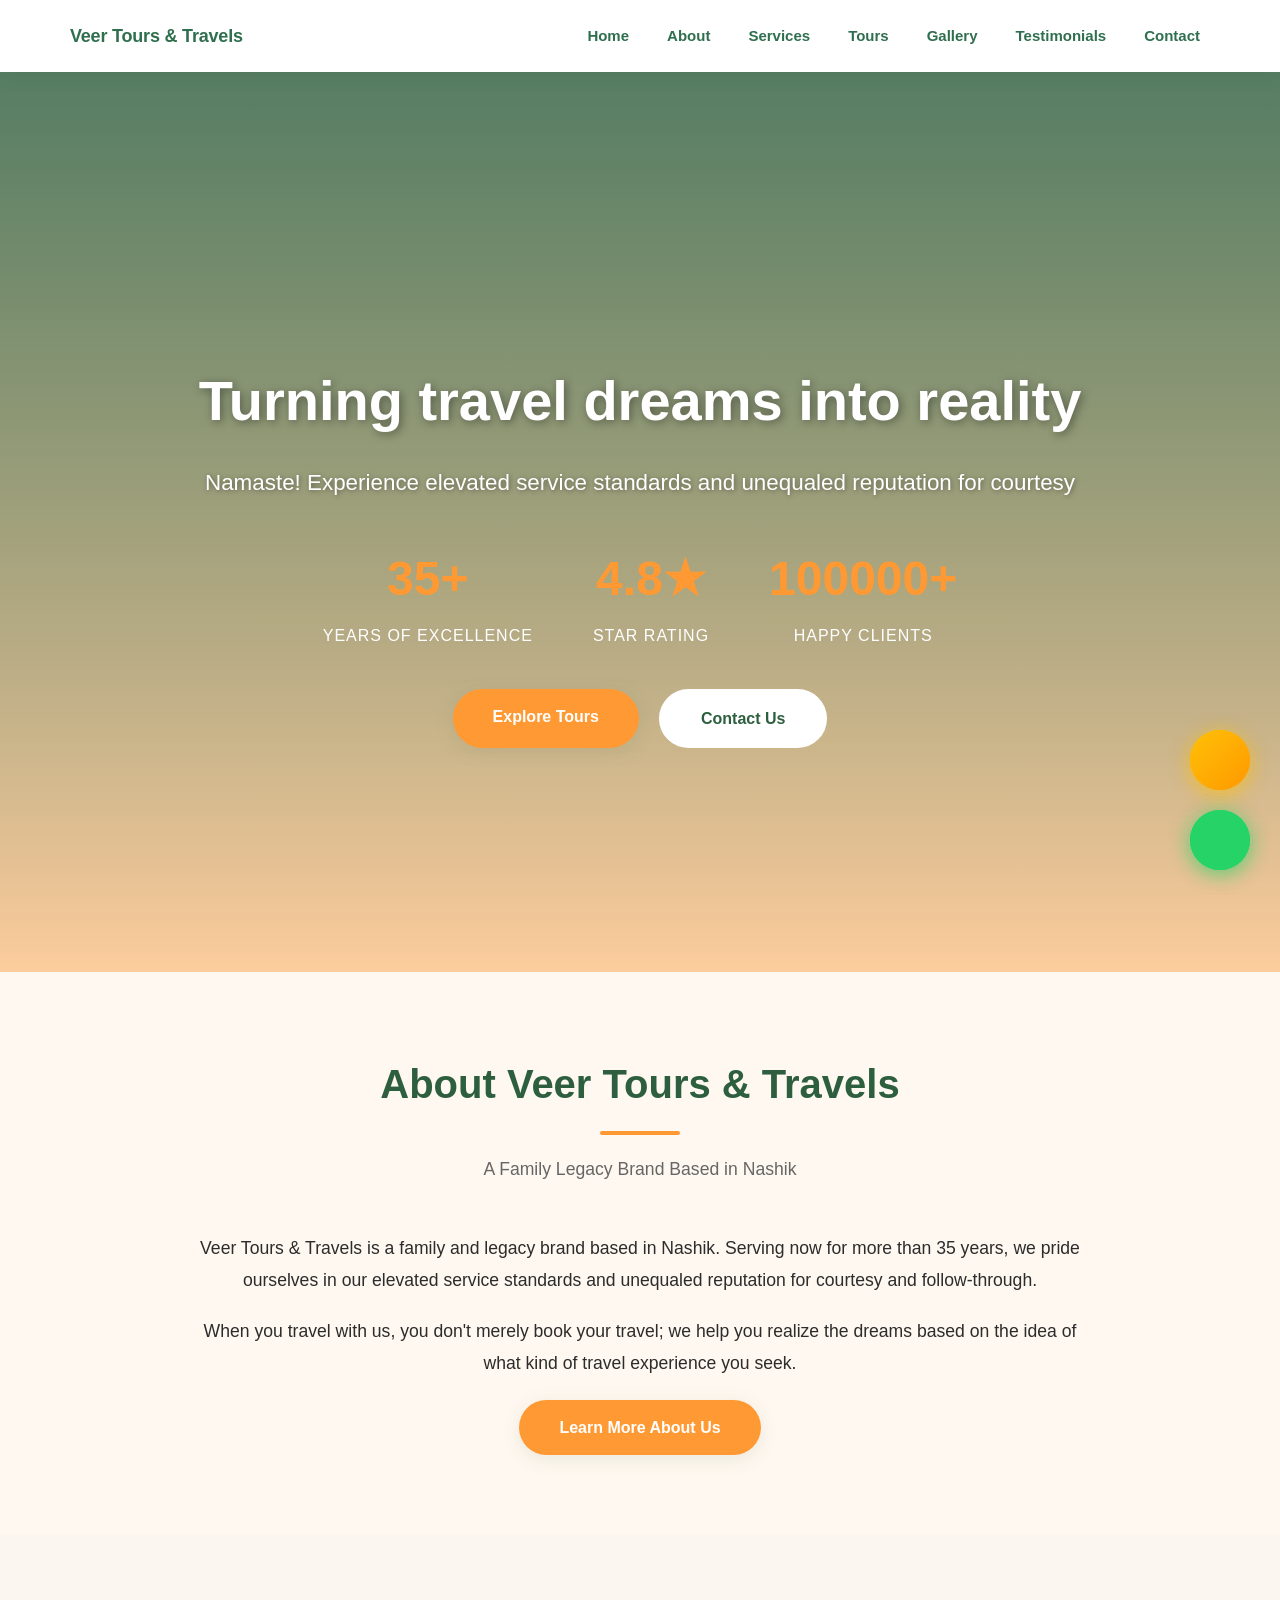
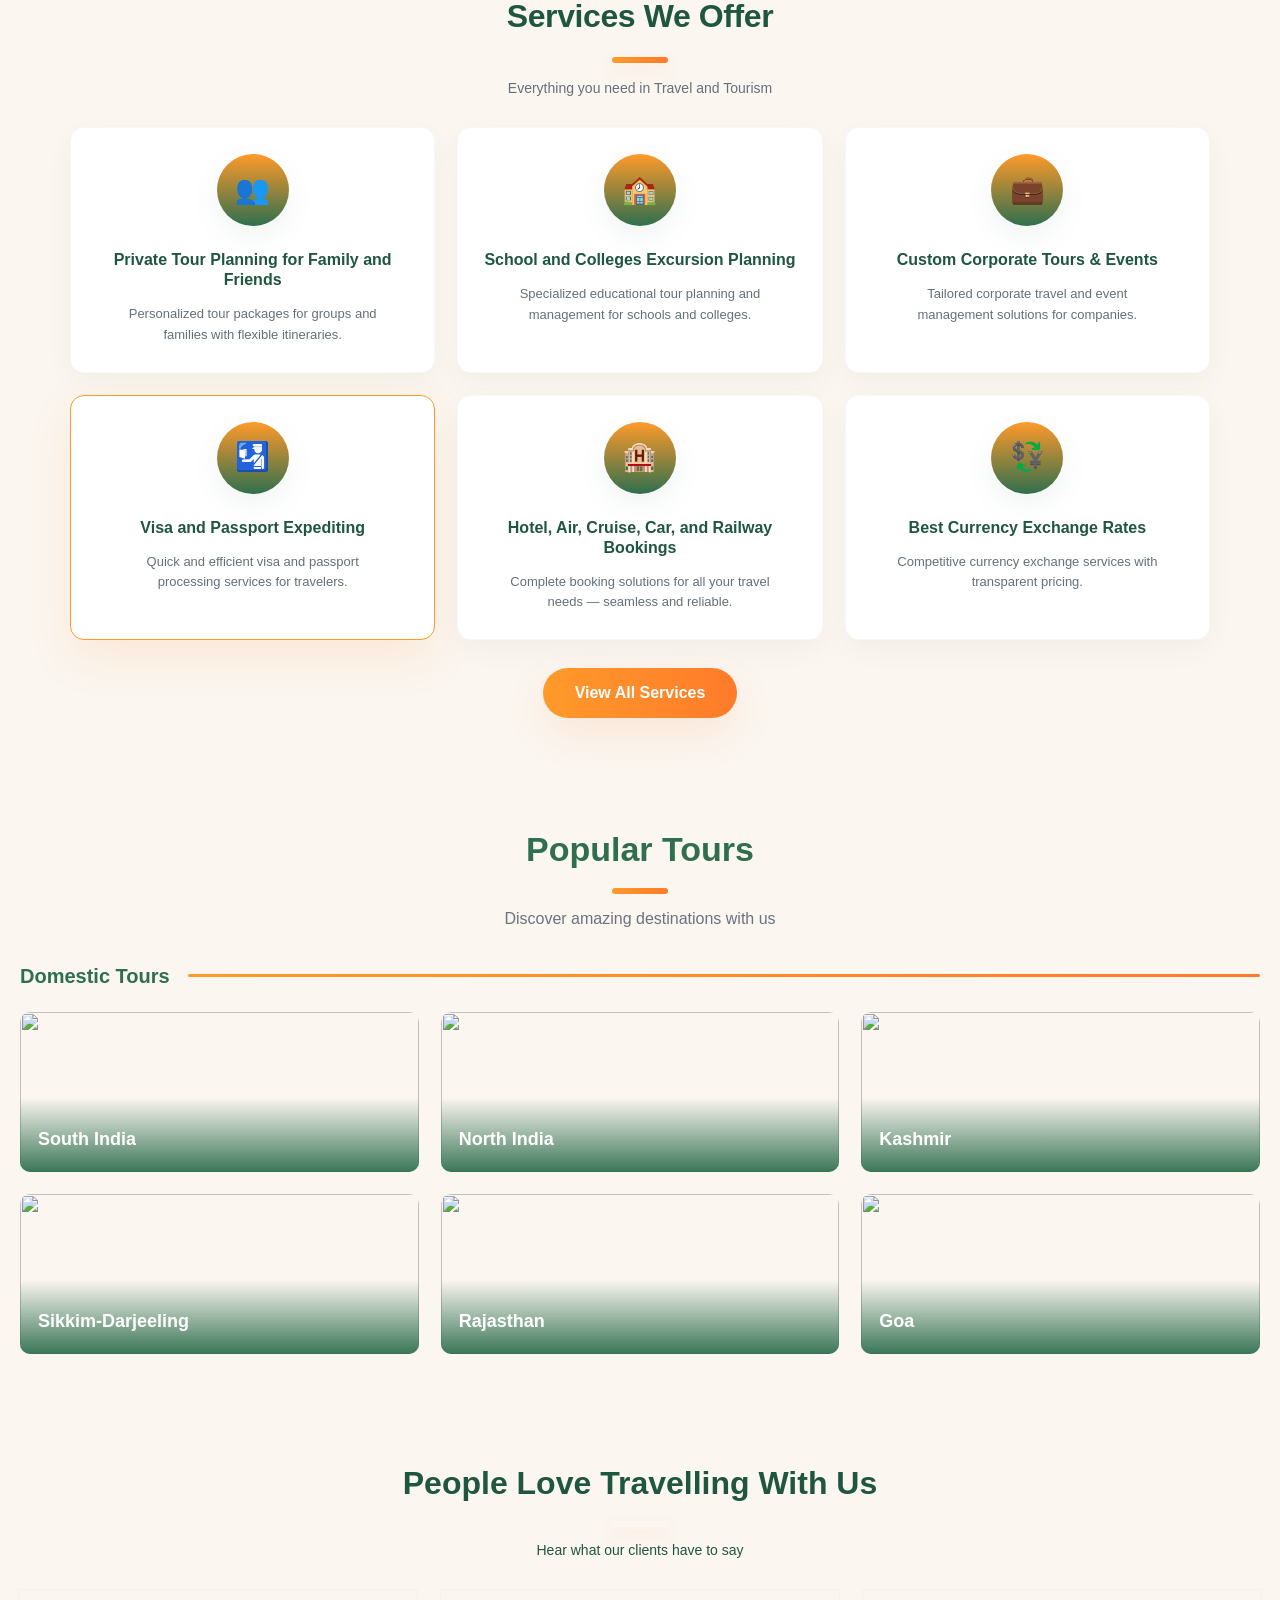
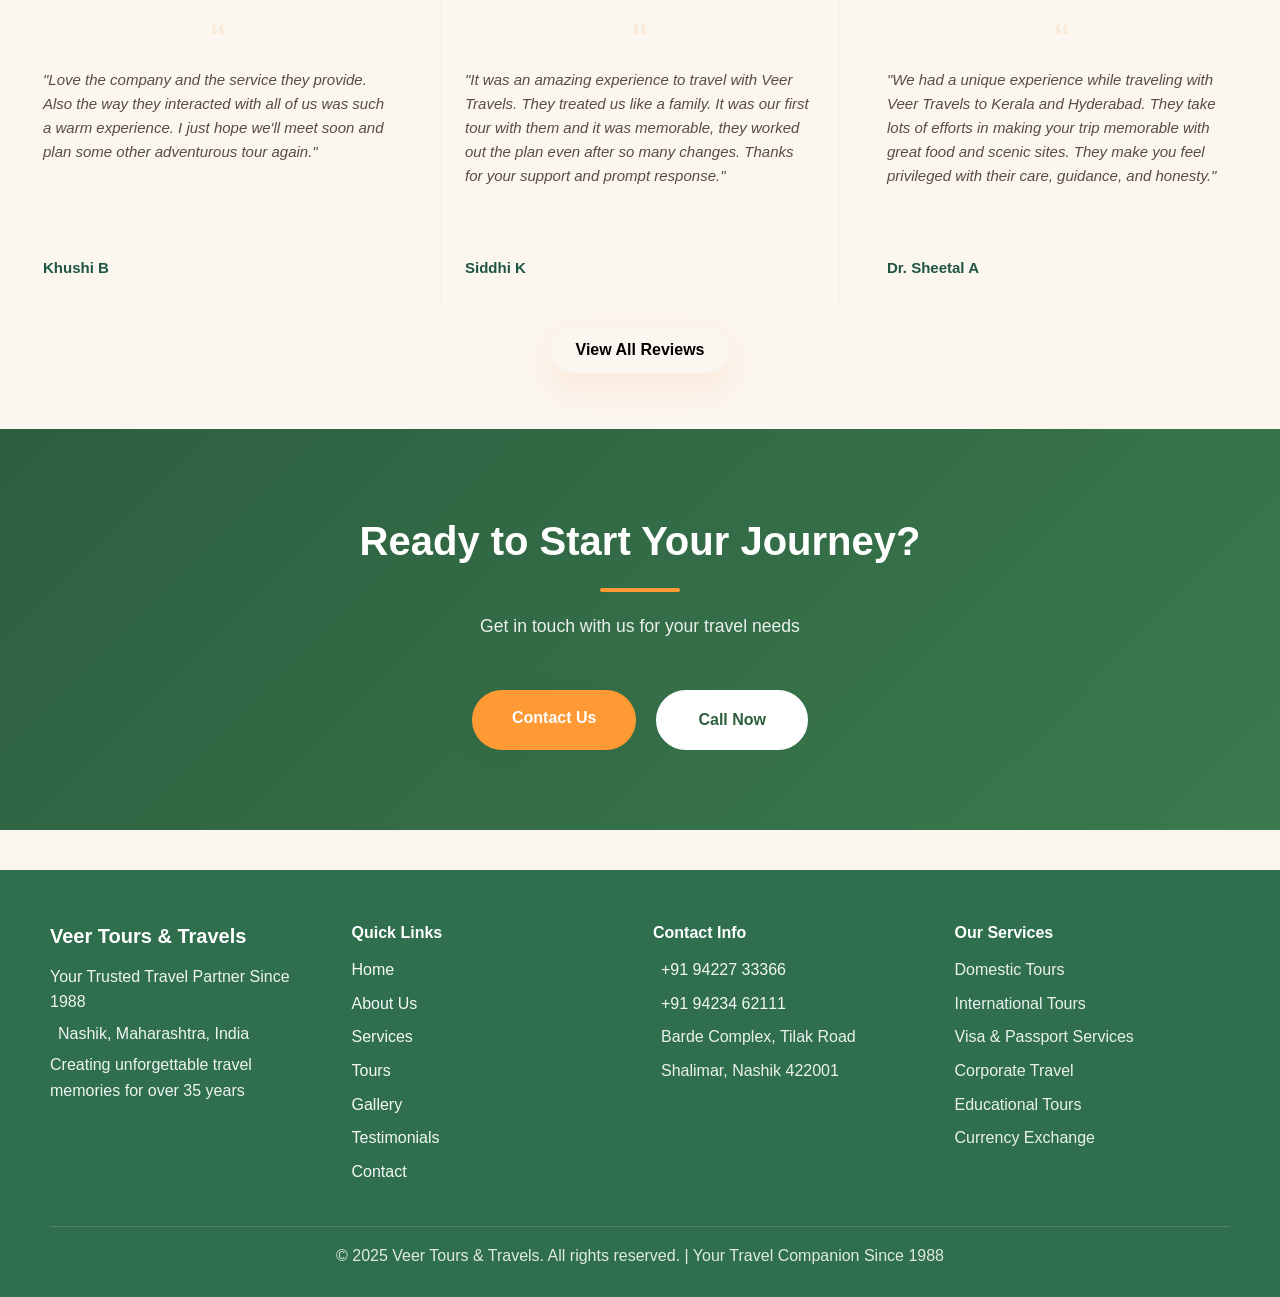
==== commit e2876d6b: "index footer" ====
--- a/index.html
+++ b/index.html
@@ -1,7 +1,7 @@
 <!DOCTYPE html>
 <html lang="en">
 
-<!-- Mirrored from www.Veertours.com/ by HTTrack Website Copier/3.x [XR&CO'2014], Sat, 15 Nov 2025 15:04:46 GMT -->
+
 <head>
     <meta charset="UTF-8">
     <meta name="viewport" content="width=device-width, initial-scale=1.0, viewport-fit=cover">
@@ -73,13 +73,13 @@
     </label>
 
     <ul class="pt-nav__menu" id="ptNavMenu">
-      <li class="pt-nav__item"><a class="pt-nav__link" href="/">Home</a></li>
-      <li class="pt-nav__item"><a class="pt-nav__link" href="/pages/about.html">About</a></li>
-      <li class="pt-nav__item"><a class="pt-nav__link" href="/pages/services.html">Services</a></li>
-      <li class="pt-nav__item"><a class="pt-nav__link" href="/pages/tours.html">Tours</a></li>
+      <li class="pt-nav__item"><a class="pt-nav__link" href="index.html">Home</a></li>
+      <li class="pt-nav__item"><a class="pt-nav__link" href="about.html">About</a></li>
+      <li class="pt-nav__item"><a class="pt-nav__link" href="services.html">Services</a></li>
+      <li class="pt-nav__item"><a class="pt-nav__link" href="tours.html">Tours</a></li>
       <li class="pt-nav__item"><a class="pt-nav__link" href="/gallery">Gallery</a></li>
-      <li class="pt-nav__item"><a class="pt-nav__link" href="/testimonials.html">Testimonials</a></li>
-      <li class="pt-nav__item"><a class="pt-nav__link" href="/pages/contact.html">Contact</a></li>
+      <li class="pt-nav__item"><a class="pt-nav__link" href="testimonials.html">Testimonials</a></li>
+      <li class="pt-nav__item"><a class="pt-nav__link" href="contact.html">Contact</a></li>
       
     </ul>
   </div>
@@ -307,7 +307,79 @@
     </section>
 
     <!-- Footer - Loaded dynamically -->
-    <div id="footer-container"></div>
+      <!-- Footer -->
+    <footer class="vt-footer">
+    <div class="vt-container">
+        <div class="vt-footer-content">
+
+            <div class="vt-footer-section">
+                <h3>Veer Tours & Travels</h3>
+                <p>Your Trusted Travel Partner Since 1988</p>
+                <p class="vt-footer-address">
+                    <i class="fas fa-map-marker-alt"></i> Nashik, Maharashtra, India
+                </p>
+                <p>Creating unforgettable travel memories for over 35 years</p>
+            </div>
+
+            <div class="vt-footer-section">
+                <h4>Quick Links</h4>
+                <ul>
+                    <li><a href="index.html">Home</a></li>
+                    <li><a href="about.html">About Us</a></li>
+                    <li><a href="services.html">Services</a></li>
+                    <li><a href="tours.html">Tours</a></li>
+                    <li><a href="gallery.html">Gallery</a></li>
+                    <li><a href="testimonials.html">Testimonials</a></li>
+                    <li><a href="contact.html">Contact</a></li>
+                </ul>
+            </div>
+
+            <div class="vt-footer-section">
+                <h4>Contact Info</h4>
+                <ul>
+                    <li><i class="fas fa-phone"></i> <a href="tel:+919422733366">+91 94227 33366</a></li>
+                    <li><i class="fas fa-phone"></i> <a href="tel:+919423462111">+91 94234 62111</a></li>
+                    <li><i class="fas fa-map-marker-alt"></i> Barde Complex, Tilak Road</li>
+                    <li><i class="fas fa-map-marker-alt"></i> Shalimar, Nashik 422001</li>
+                </ul>
+            </div>
+
+            <div class="vt-footer-section">
+                <h4>Our Services</h4>
+                <ul>
+                    <li>Domestic Tours</li>
+                    <li>International Tours</li>
+                    <li>Visa & Passport Services</li>
+                    <li>Corporate Travel</li>
+                    <li>Educational Tours</li>
+                    <li>Currency Exchange</li>
+                </ul>
+            </div>
+
+        </div>
+
+        <div class="vt-footer-bottom">
+            <p>&copy; 2025 Veer Tours & Travels. All rights reserved. | Your Travel Companion Since 1988</p>
+        </div>
+    </div>
+</footer>
+
+    <!-- Floating Buttons -->
+    <a href="https://www.google.com/search?sca_esv=b36809973b46a30f&amp;sxsrf=AE3TifPk3pHK2Lgc2mrcaJc4BsU3RhpNuQ:1761288249864&amp;si=AMgyJEtREmoPL4P1I5IDCfuA8gybfVI2d5Uj7QMwYCZHKDZ-E-k3R0NoY6h30edw2QKVHcX9y0gZ2ggMlbnEO5IFEob570GoTEUIYFOTyS73McD-5dtFMLnpFMkwnCirZQoegX-7r5PbqIiYIvwdxtFMxkjWVkUbJg%3D%3D&amp;q=Prashant+Tours+%26+Travels+Reviews" class="reviews-float" target="_blank" aria-label="View Google Reviews">
+        <i class="fas fa-star"></i>
+    </a>
+
+    <a href="https://wa.me/919422733366" class="whatsapp-float" target="_blank" aria-label="Chat on WhatsApp">
+        <i class="fab fa-whatsapp"></i>
+    </a>
+
+    <button id="scrollTop" class="scroll-top" aria-label="Scroll to top">
+        <i class="fas fa-arrow-up"></i>
+    </button>
+
+   
+
+
 
     <!-- Floating Buttons -->
     <a href="https://www.google.com/search?sca_esv=b36809973b46a30f&amp;sxsrf=AE3TifPk3pHK2Lgc2mrcaJc4BsU3RhpNuQ:1761288249864&amp;si=AMgyJEtREmoPL4P1I5IDCfuA8gybfVI2d5Uj7QMwYCZHKDZ-E-k3R0NoY6h30edw2QKVHcX9y0gZ2ggMlbnEO5IFEob570GoTEUIYFOTyS73McD-5dtFMLnpFMkwnCirZQoegX-7r5PbqIiYIvwdxtFMxkjWVkUbJg%3D%3D&amp;q=Veer+Tours+%26+Travels+Reviews" class="reviews-float" target="_blank" rel="noopener noreferrer" aria-label="View Google Reviews">
@@ -384,11 +456,12 @@
     });
     </script>
     <!-- Scripts -->
-    <script src="assets/js/utils/helpers.js" defer></script>
-    <script src="assets/js/components/navbar.js" defer></script>
-    <script src="assets/js/components/animations.js" defer></script>
-    <script src="assets/js/utils/scroll.js" defer></script>
-    <script src="assets/js/main.js" defer></script>
+   <!-- Scripts -->
+    <script src="../veer travels/assets/js/utils/helpers.js"></script>
+    <script src="../veer travels/assets/js/components/animations.js"></script>
+    <script src="../veer travels/assets/js/components/navbar.js"></script>
+    <script src="../veer travels/assets/js/utils/scroll.js"></script>
+    <script src="../veer travels/assets/js/main.js"></script>
 </body>
 
 <!-- Mirrored from www.Veertours.com/ by HTTrack Website Copier/3.x [XR&CO'2014], Sat, 15 Nov 2025 15:04:52 GMT -->
--- a/style.css
+++ b/style.css
@@ -554,3 +554,215 @@
   outline: 3px solid rgba(47,111,78,0.12);
   outline-offset: 2px;
 }
+
+
+
+/* === Veer Travels — Footer CSS === */
+
+.vt-footer {
+    background: #2f6f4e;
+    color: #ffffff;
+    padding: 50px 20px 28px;
+    margin-top: 40px;
+}
+
+.vt-container {
+    max-width: 1180px;
+    margin: 0 auto;
+}
+
+.vt-footer-content {
+    display: grid;
+    grid-template-columns: repeat(4, 1fr);
+    gap: 26px;
+}
+
+.vt-footer-section h3,
+.vt-footer-section h4 {
+    margin: 0 0 12px;
+    font-weight: 700;
+}
+
+.vt-footer-section h3 {
+    font-size: 20px;
+}
+
+.vt-footer-section p {
+    margin: 6px 0;
+    color: rgba(255, 255, 255, 0.92);
+    line-height: 1.6;
+}
+
+.vt-footer-section ul {
+    list-style: none;
+    padding: 0;
+    margin: 0;
+}
+
+.vt-footer-section ul li {
+    margin-bottom: 8px;
+    color: rgba(255, 255, 255, 0.9);
+}
+
+.vt-footer-section ul li a {
+    color: rgba(255, 255, 255, 0.95);
+    text-decoration: none;
+}
+
+.vt-footer-section ul li a:hover {
+    text-decoration: underline;
+    color: #ffb774;
+}
+
+.vt-footer-section i {
+    margin-right: 8px;
+}
+
+/* Footer Bottom */
+.vt-footer-bottom {
+    text-align: center;
+    margin-top: 34px;
+    border-top: 1px solid rgba(255, 255, 255, 0.15);
+    padding-top: 16px;
+    color: rgba(255, 255, 255, 0.85);
+}
+
+/* Responsive */
+@media (max-width: 980px) {
+    .vt-footer-content {
+        grid-template-columns: repeat(2, 1fr);
+        gap: 20px;
+    }
+}
+
+@media (max-width: 560px) {
+    .vt-footer-content {
+        grid-template-columns: 1fr;
+        gap: 14px;
+    }
+
+    .vt-footer {
+        padding: 40px 16px 20px;
+    }
+}
+
+
+
+
+/* === Team Section (tm-) === */
+
+.tm-section {
+  padding: 60px 20px;
+  background: #faf6f2;
+  font-family: "Inter", sans-serif;
+}
+
+.tm-container {
+  max-width: 1180px;
+  margin: auto;
+  text-align: center;
+}
+
+/* Heading */
+.tm-head h2 {
+  font-size: 32px;
+  font-weight: 800;
+  color: #2f6f4e;
+  margin: 0;
+}
+.tm-divider {
+  width: 60px;
+  height: 6px;
+  background: linear-gradient(90deg, #ff9a2a, #ff7b2a);
+  margin: 14px auto;
+  border-radius: 4px;
+}
+.tm-head p {
+  color: #5f5f5f;
+  margin-top: 8px;
+  font-size: 14px;
+}
+
+/* Cards Grid */
+.tm-grid {
+  margin-top: 40px;
+  display: grid;
+  grid-template-columns: repeat(2, 1fr);
+  gap: 28px;
+}
+
+/* Card */
+.tm-card {
+  background: #ffffff;
+  padding: 40px 24px;
+  border-radius: 14px;
+  box-shadow: 0 10px 32px rgba(0, 0, 0, 0.06);
+  transition: transform .25s ease, box-shadow .25s ease;
+}
+
+.tm-card:hover {
+  transform: translateY(-6px);
+  box-shadow: 0 16px 40px rgba(0, 0, 0, 0.08);
+}
+
+/* Photo */
+.tm-photo-wrap {
+  width: 130px;
+  height: 130px;
+  margin: auto;
+  border-radius: 50%;
+  border: 4px solid #ff9a2a;
+  overflow: hidden;
+}
+.tm-photo-wrap img {
+  width: 100%;
+  height: 100%;
+  object-fit: cover;
+}
+
+/* Text Content */
+.tm-name {
+  color: #2f6f4e;
+  font-size: 20px;
+  font-weight: 800;
+  margin-top: 18px;
+}
+.tm-role {
+  color: #444;
+  font-size: 14px;
+  margin-top: 4px;
+}
+.tm-desc {
+  margin-top: 14px;
+  color: #4b4b4b;
+  line-height: 1.6;
+  font-size: 14px;
+}
+
+/* Bottom Paragraph */
+.tm-bottom-text {
+  max-width: 800px;
+  margin: 40px auto 0;
+  color: #444;
+  line-height: 1.7;
+  font-size: 14px;
+}
+
+/* Responsive */
+@media (max-width: 900px) {
+  .tm-grid {
+    grid-template-columns: 1fr;
+  }
+}
+
+@media (max-width: 560px) {
+  .tm-head h2 {
+    font-size: 26px;
+  }
+  .tm-card {
+    padding: 26px 18px;
+  }
+  .tm-bottom-text {
+    font-size: 13px;
+  }
+}
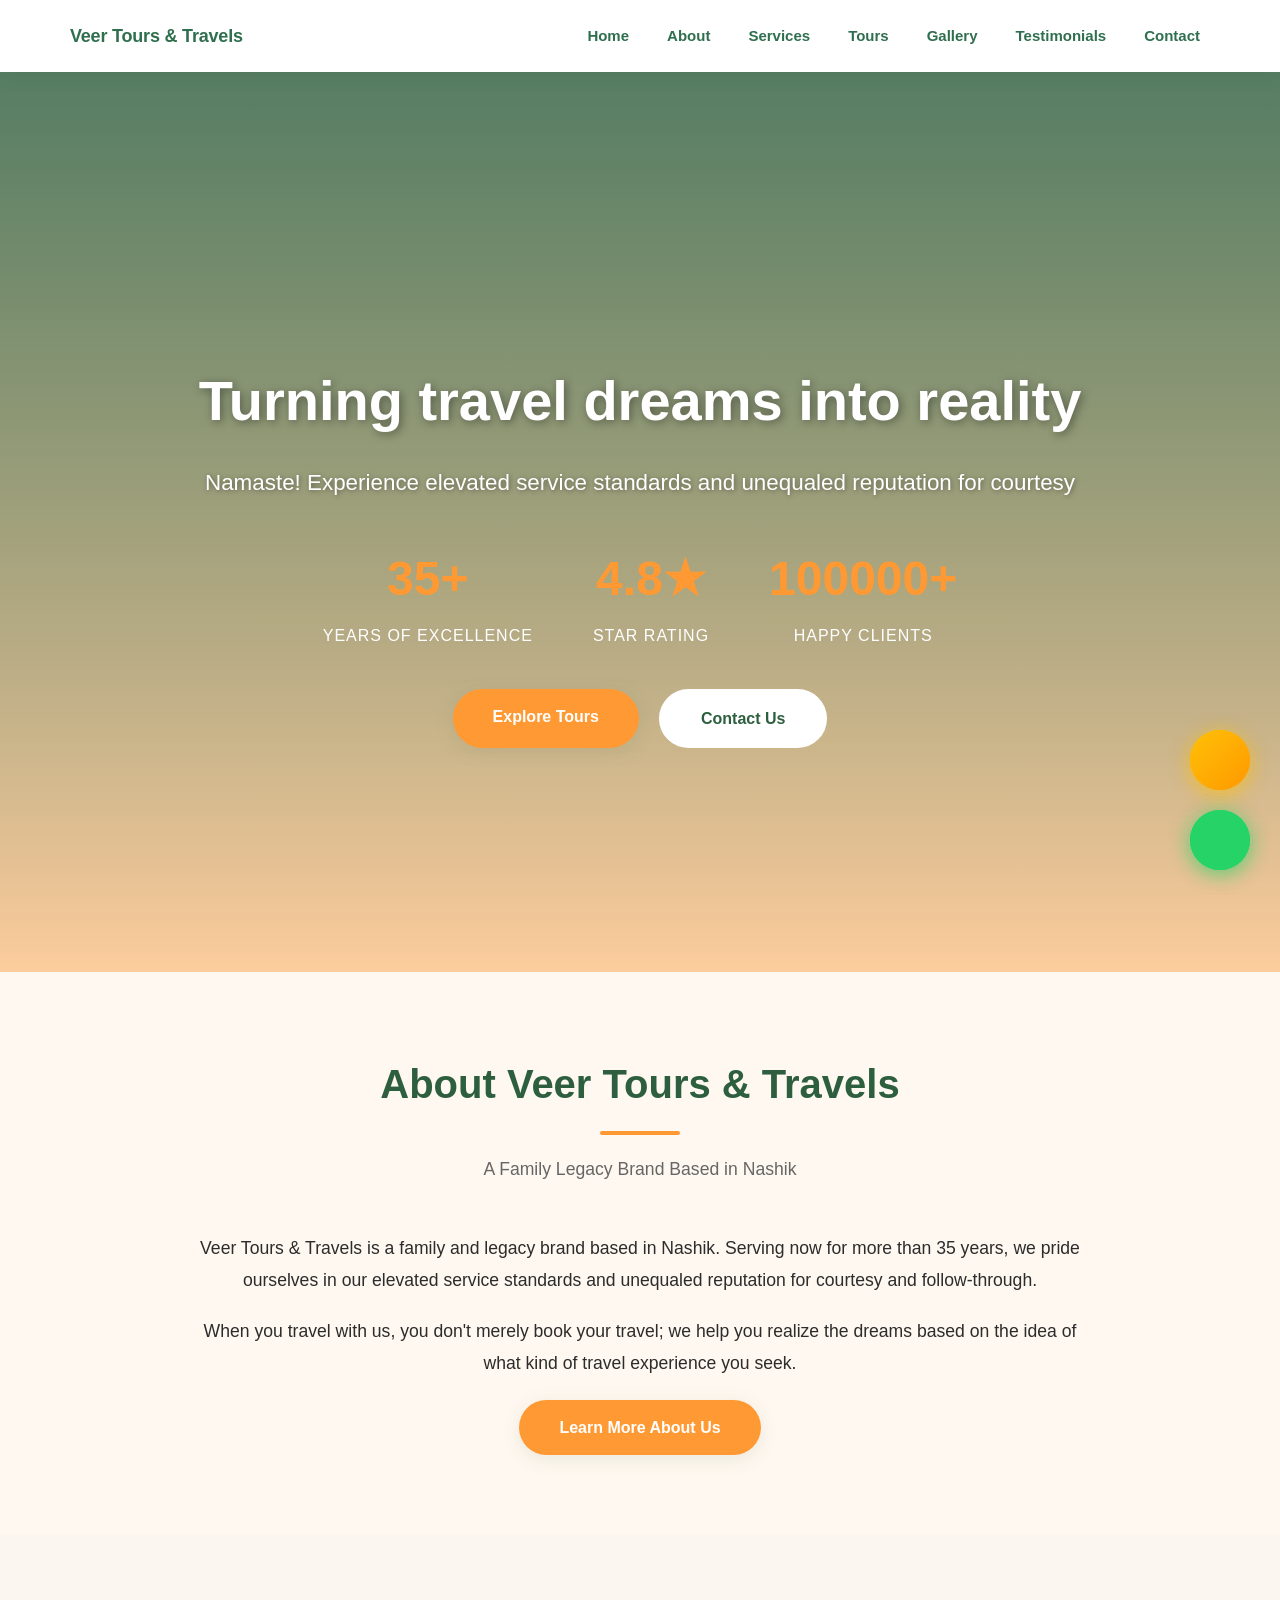
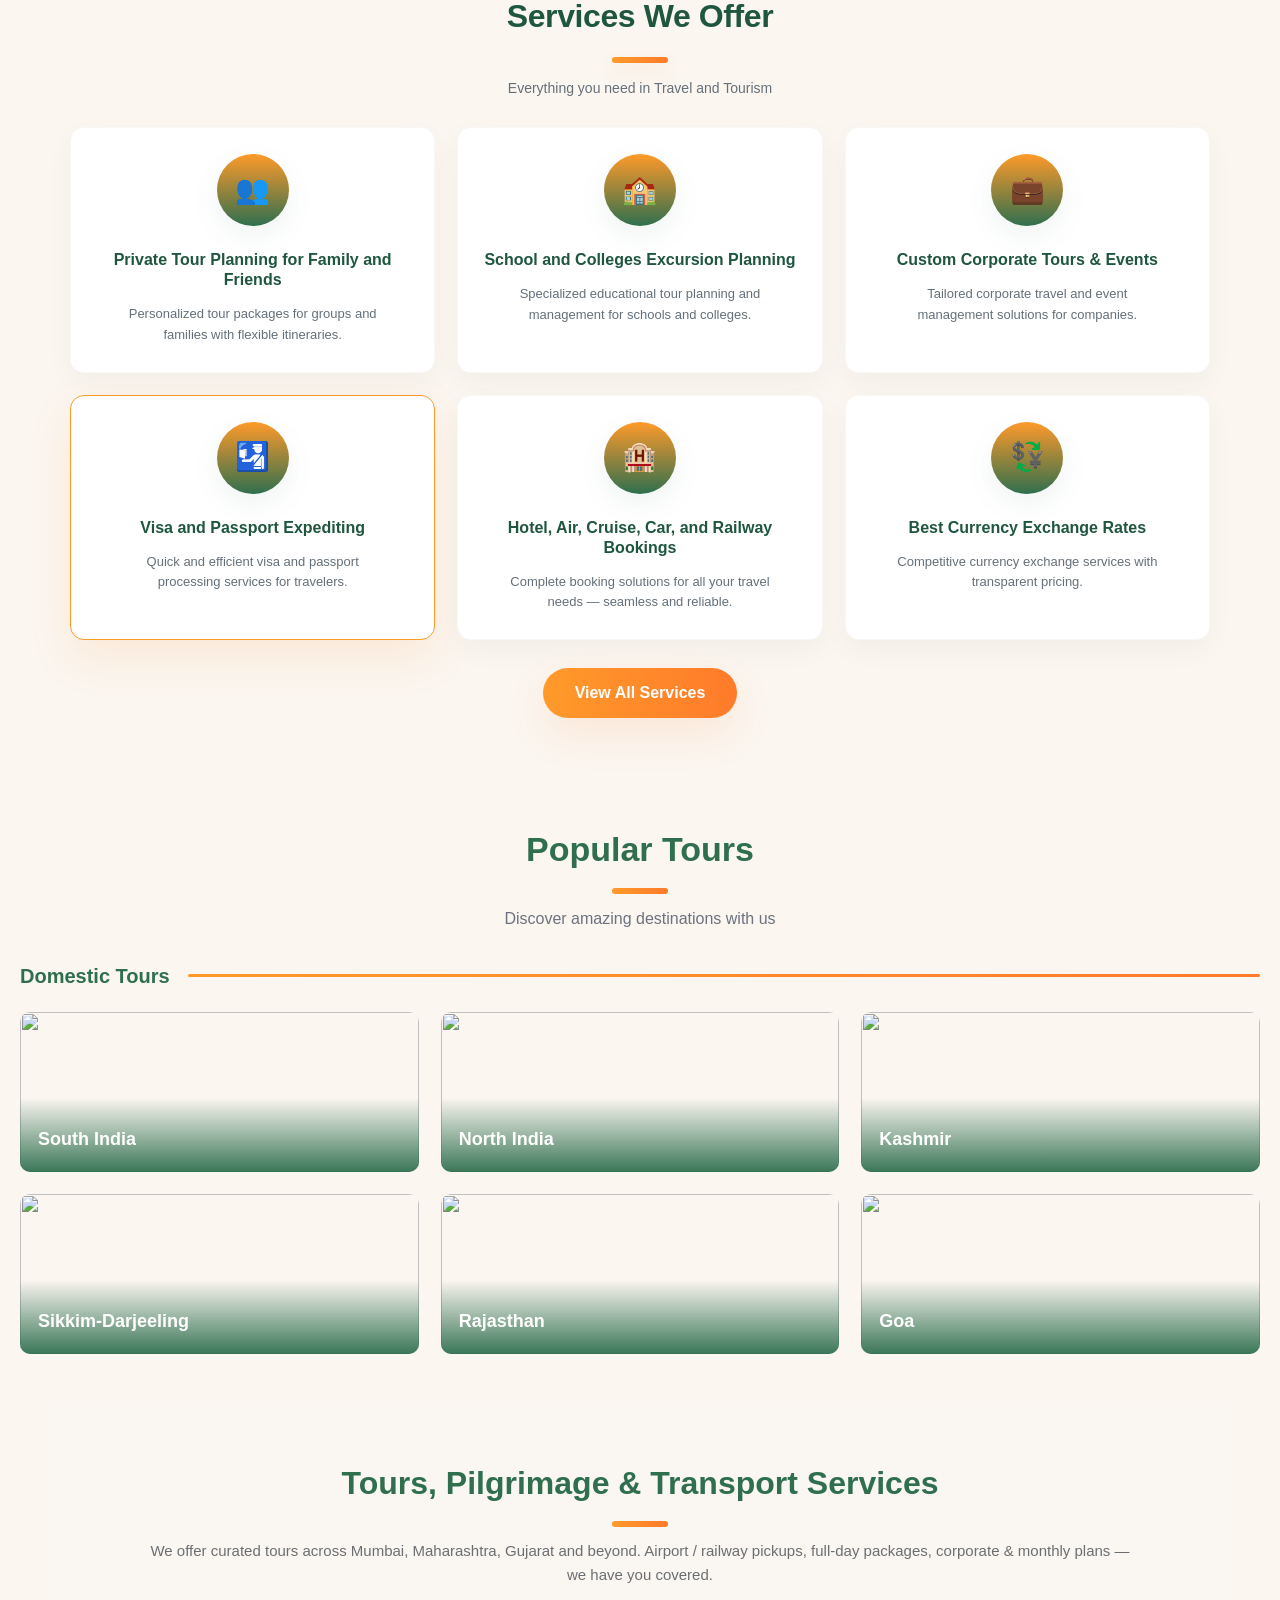
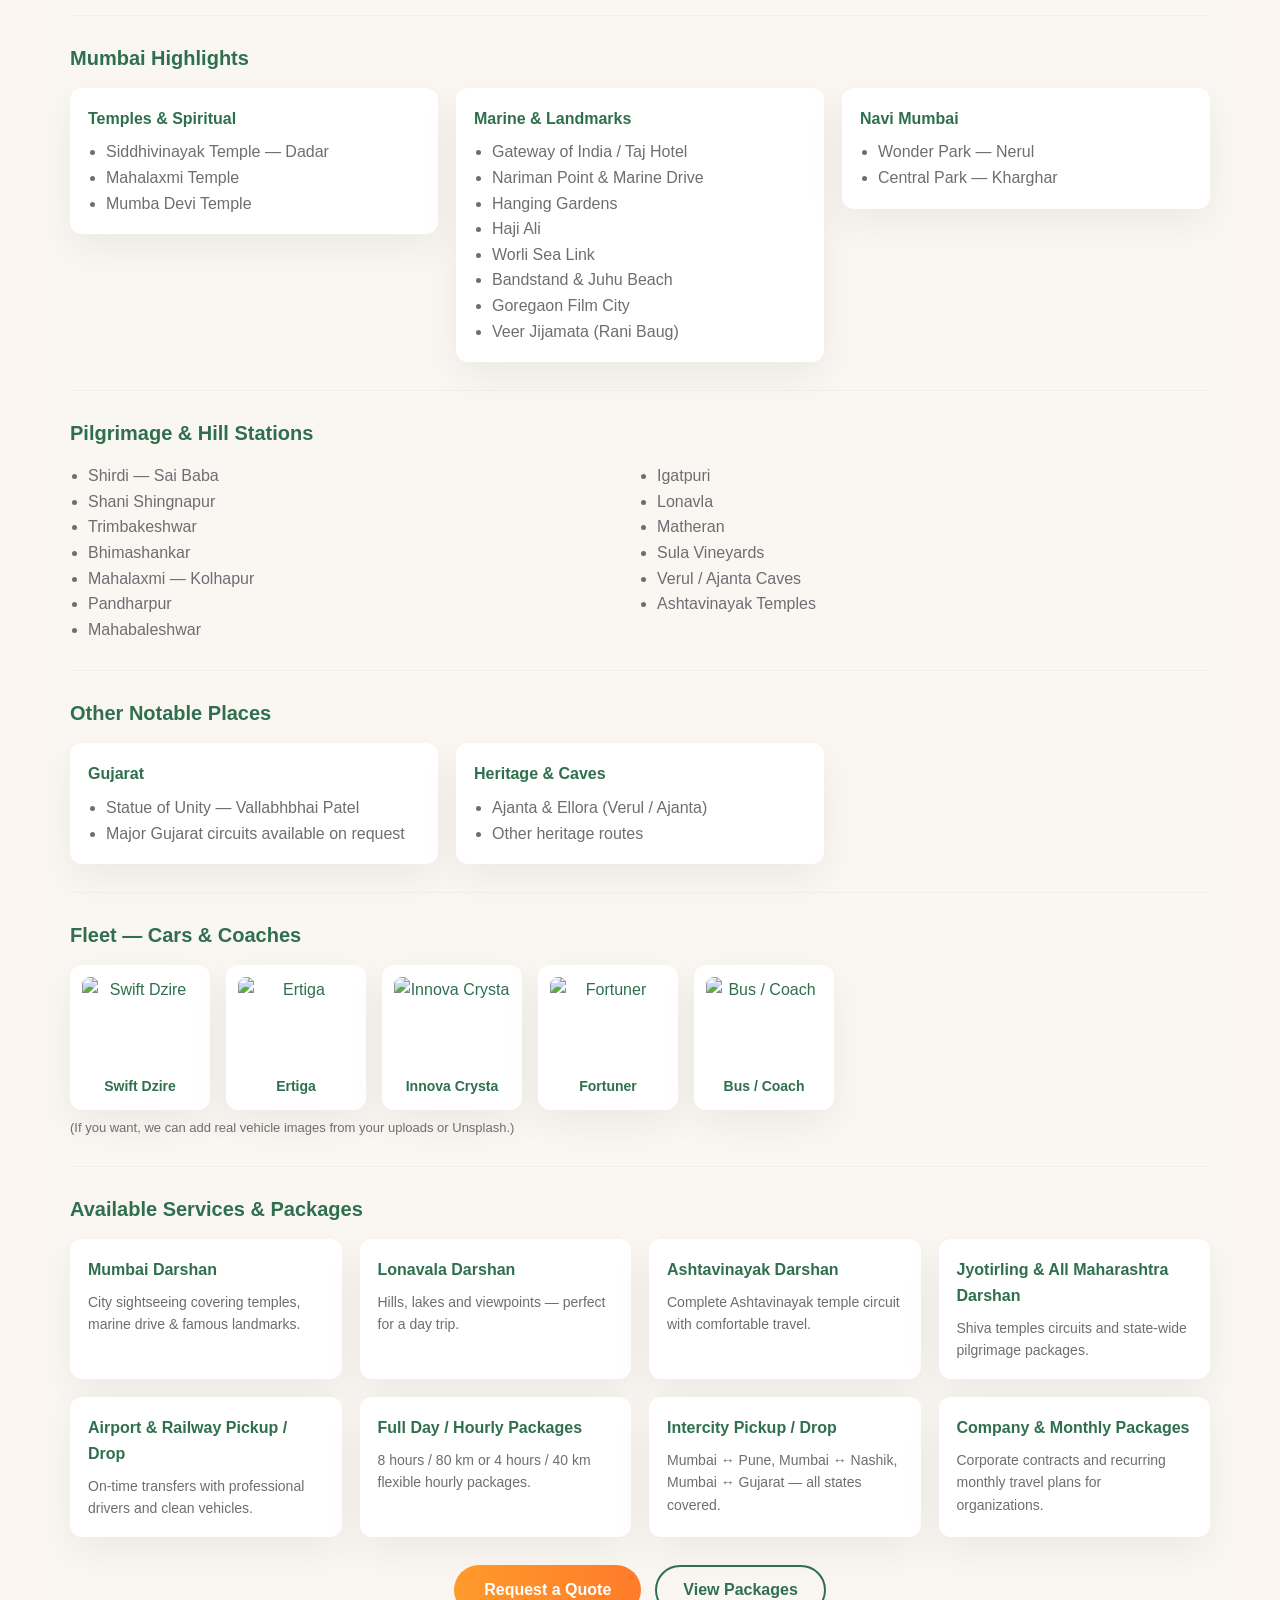
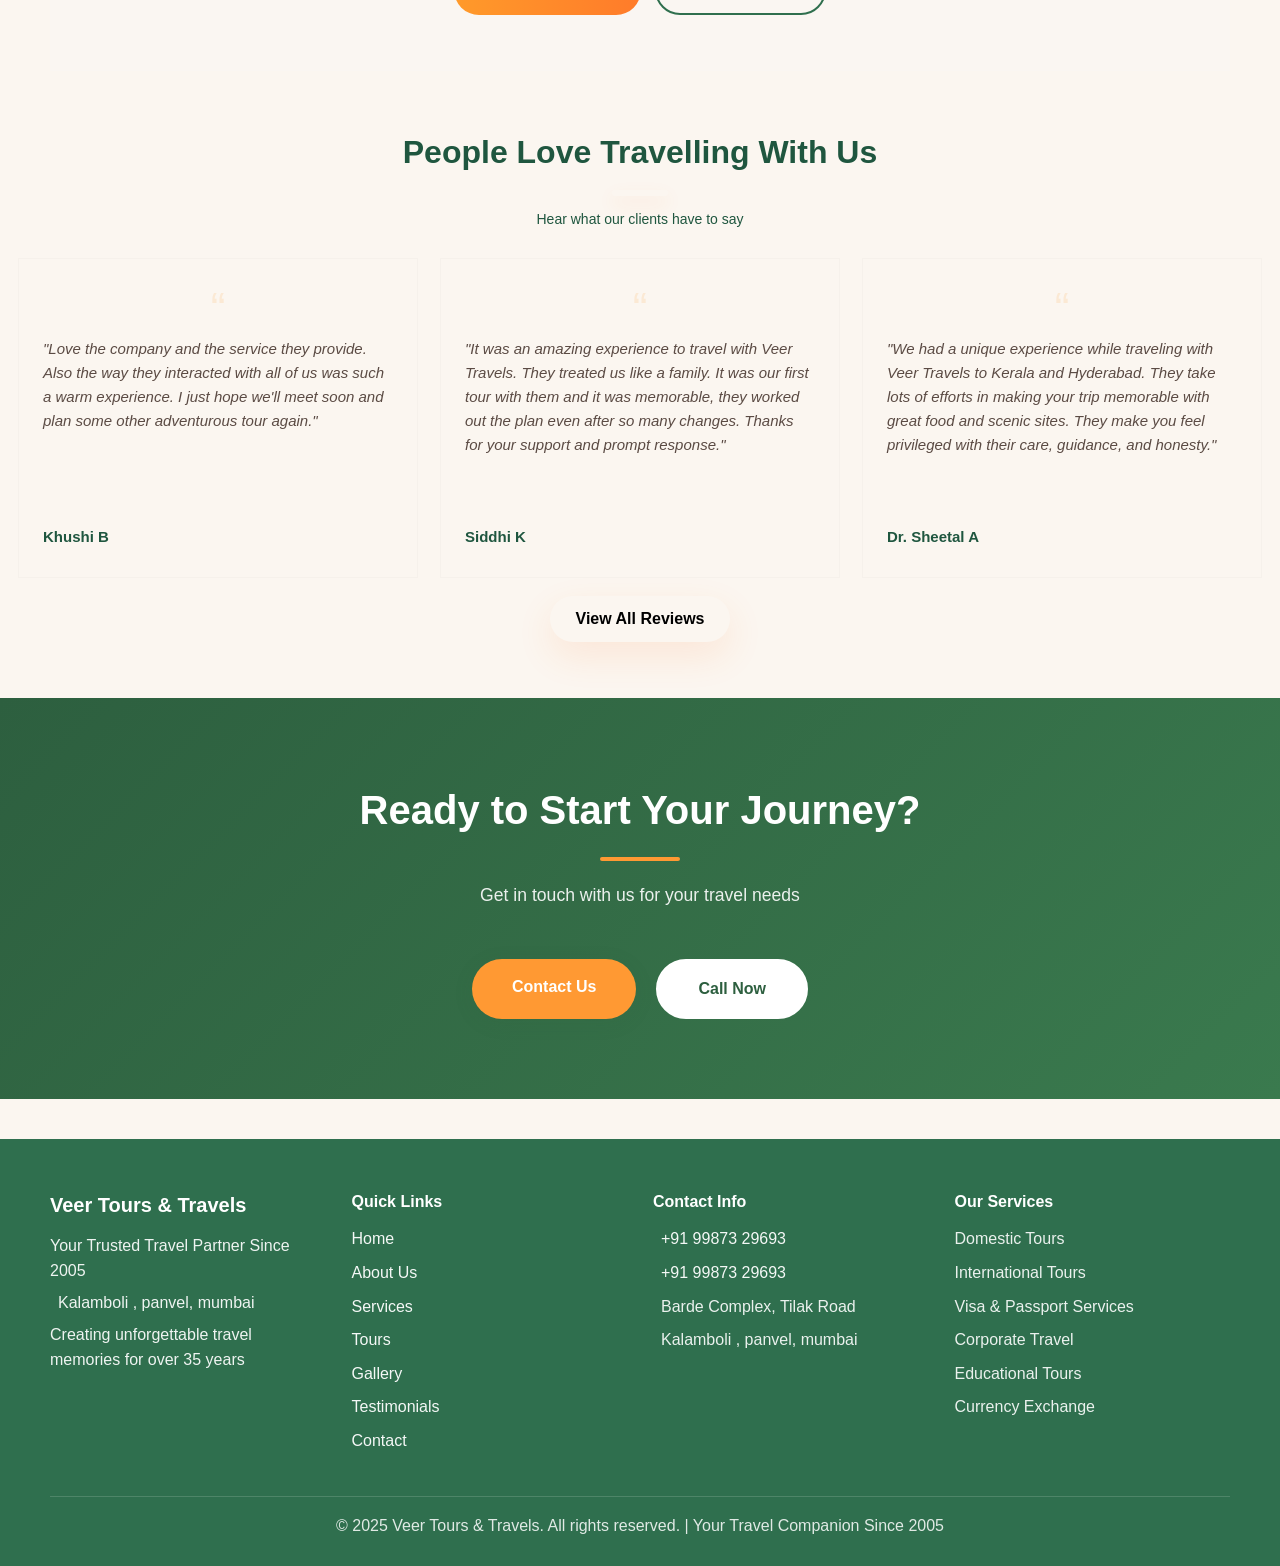
==== commit e0465a13: "service page change path" ====
--- a/index.html
+++ b/index.html
@@ -29,7 +29,7 @@
     <meta property="og:url" content="index.html">
     <meta property="og:title" content="Veer Tours & Travels - Your Trusted Travel Partner Since 1988">
     <meta property="og:description" content="Experience elevated service standards with 35+ years of excellence. Domestic & international tours, visa services, and complete travel solutions.">
-    <meta property="og:image" content="assets/images/og-image.jpg">
+    <meta property="og:image" content="/images/og-image.jpg">
     <meta property="og:locale" content="en_IN">
     <meta property="og:site_name" content="Veer Tours & Travels">
 
@@ -38,19 +38,19 @@
     <meta name="twitter:url" content="index.html">
     <meta name="twitter:title" content="Veer Tours & Travels - Your Trusted Travel Partner Since 1988">
     <meta name="twitter:description" content="Experience elevated service standards with 35+ years of excellence. Domestic & international tours, visa services, and complete travel solutions.">
-    <meta name="twitter:image" content="assets/images/og-image.jpg">
+    <meta name="twitter:image" content="/images/og-image.jpg">
 
     <!-- Preconnect for Performance -->
     <link rel="preconnect" href="https://cdnjs.cloudflare.com/" crossorigin>
     <link rel="dns-prefetch" href="https://images.unsplash.com/">
 
     <!-- Stylesheets -->
-    <link rel="stylesheet" href="assets/css/main.css">
-    <link rel="stylesheet" href="assets/css/components/navbar.css">
-    <link rel="stylesheet" href="assets/css/components/footer.css">
-    <link rel="stylesheet" href="assets/css/components/cards.css">
-    <link rel="stylesheet" href="assets/css/components/buttons.css">
-    <link rel="stylesheet" href="assets/css/pages/home.css">
+    <link rel="stylesheet" href="/css/main.css">
+    <link rel="stylesheet" href="/css/components/navbar.css">
+    <link rel="stylesheet" href="/css/components/footer.css">
+    <link rel="stylesheet" href="/css/components/cards.css">
+    <link rel="stylesheet" href="/css/components/buttons.css">
+    <link rel="stylesheet" href="/css/pages/home.css">
     <link rel="stylesheet" href="../cdnjs.cloudflare.com/ajax/libs/font-awesome/6.4.0/css/all.min.css" integrity="sha512-iecdLmaskl7CVkqkXNQ/ZH/XLlvWZOJyj7Yy7tcenmpD1ypASozpmT/E0iPtmFIB46ZmdtAc9eNBvH0H/ZpiBw==" crossorigin="anonymous" referrerpolicy="no-referrer">
 
 
@@ -244,6 +244,181 @@
 
   </div>
 </section>
+
+
+<!-- ============================
+     Content / Tours & Services
+     prefix: ct- (content-travel)
+     ============================ -->
+<section class="ct-section container" id="ct-services">
+  <header class="ct-head">
+    <h2 class="ct-title">Tours, Pilgrimage & Transport Services</h2>
+    <div class="ct-underline" aria-hidden="true"></div>
+    <p class="ct-lead">We offer curated tours across Mumbai, Maharashtra, Gujarat and beyond. Airport / railway pickups, full-day packages, corporate & monthly plans — we have you covered.</p>
+  </header>
+
+  <!-- CITY HIGHLIGHTS: Mumbai -->
+  <div class="ct-block">
+    <h3 class="ct-subtitle">Mumbai Highlights</h3>
+    <div class="ct-grid-places">
+      <article class="ct-place">
+        <h4 class="ct-place__title">Temples & Spiritual</h4>
+        <ul>
+          <li>Siddhivinayak Temple — Dadar</li>
+          <li>Mahalaxmi Temple</li>
+          <li>Mumba Devi Temple</li>
+        </ul>
+      </article>
+
+      <article class="ct-place">
+        <h4 class="ct-place__title">Marine & Landmarks</h4>
+        <ul>
+          <li>Gateway of India / Taj Hotel</li>
+          <li>Nariman Point & Marine Drive</li>
+          <li>Hanging Gardens</li>
+          <li>Haji Ali</li>
+          <li>Worli Sea Link</li>
+          <li>Bandstand & Juhu Beach</li>
+          <li>Goregaon Film City</li>
+          <li>Veer Jijamata (Rani Baug)</li>
+        </ul>
+      </article>
+
+      <article class="ct-place">
+        <h4 class="ct-place__title">Navi Mumbai</h4>
+        <ul>
+          <li>Wonder Park — Nerul</li>
+          <li>Central Park — Kharghar</li>
+        </ul>
+      </article>
+    </div>
+  </div>
+
+  <!-- PILGRIMAGE & HILL STATIONS -->
+  <div class="ct-block">
+    <h3 class="ct-subtitle">Pilgrimage & Hill Stations</h3>
+    <div class="ct-grid-list">
+      <ul class="ct-list-columns">
+        <li>Shirdi — Sai Baba</li>
+        <li>Shani Shingnapur</li>
+        <li>Trimbakeshwar</li>
+        <li>Bhimashankar</li>
+        <li>Mahalaxmi — Kolhapur</li>
+        <li>Pandharpur</li>
+        <li>Mahabaleshwar</li>
+        <li>Igatpuri</li>
+        <li>Lonavla</li>
+        <li>Matheran</li>
+        <li>Sula Vineyards</li>
+        <li>Verul / Ajanta Caves</li>
+        <li>Ashtavinayak Temples</li>
+      </ul>
+    </div>
+  </div>
+
+  <!-- GUJARAT & STATUES -->
+  <div class="ct-block">
+    <h3 class="ct-subtitle">Other Notable Places</h3>
+    <div class="ct-grid-places">
+      <article class="ct-place">
+        <h4 class="ct-place__title">Gujarat</h4>
+        <ul>
+          <li>Statue of Unity — Vallabhbhai Patel</li>
+          <li>Major Gujarat circuits available on request</li>
+        </ul>
+      </article>
+
+      <article class="ct-place">
+        <h4 class="ct-place__title">Heritage & Caves</h4>
+        <ul>
+          <li>Ajanta & Ellora (Verul / Ajanta)</li>
+          <li>Other heritage routes</li>
+        </ul>
+      </article>
+    </div>
+  </div>
+
+  <!-- VEHICLES -->
+  <div class="ct-block">
+    <h3 class="ct-subtitle">Fleet — Cars & Coaches</h3>
+    <div class="ct-vehicles">
+      <figure class="ct-vehicle">
+        <img src="assets/images/car-swift.jpg" alt="Swift Dzire">
+        <figcaption>Swift Dzire</figcaption>
+      </figure>
+      <figure class="ct-vehicle">
+        <img src="assets/images/car-ertiga.jpg" alt="Ertiga">
+        <figcaption>Ertiga</figcaption>
+      </figure>
+      <figure class="ct-vehicle">
+        <img src="assets/images/car-innova.jpg" alt="Innova Crysta">
+        <figcaption>Innova Crysta</figcaption>
+      </figure>
+      <figure class="ct-vehicle">
+        <img src="assets/images/car-fortuner.jpg" alt="Fortuner">
+        <figcaption>Fortuner</figcaption>
+      </figure>
+      <figure class="ct-vehicle">
+        <img src="assets/images/coach.jpg" alt="Bus / Coach">
+        <figcaption>Bus / Coach</figcaption>
+      </figure>
+    </div>
+    <p class="ct-note">(If you want, we can add real vehicle images from your uploads or Unsplash.)</p>
+  </div>
+
+  <!-- SERVICES LIST -->
+  <div class="ct-block">
+    <h3 class="ct-subtitle">Available Services & Packages</h3>
+
+    <div class="ct-services-grid">
+      <div class="ct-card">
+        <h4>Mumbai Darshan</h4>
+        <p>City sightseeing covering temples, marine drive & famous landmarks.</p>
+      </div>
+
+      <div class="ct-card">
+        <h4>Lonavala Darshan</h4>
+        <p>Hills, lakes and viewpoints — perfect for a day trip.</p>
+      </div>
+
+      <div class="ct-card">
+        <h4>Ashtavinayak Darshan</h4>
+        <p>Complete Ashtavinayak temple circuit with comfortable travel.</p>
+      </div>
+
+      <div class="ct-card">
+        <h4>Jyotirling & All Maharashtra Darshan</h4>
+        <p>Shiva temples circuits and state-wide pilgrimage packages.</p>
+      </div>
+
+      <div class="ct-card">
+        <h4>Airport & Railway Pickup / Drop</h4>
+        <p>On-time transfers with professional drivers and clean vehicles.</p>
+      </div>
+
+      <div class="ct-card">
+        <h4>Full Day / Hourly Packages</h4>
+        <p>8 hours / 80 km or 4 hours / 40 km flexible hourly packages.</p>
+      </div>
+
+      <div class="ct-card">
+        <h4>Intercity Pickup / Drop</h4>
+        <p>Mumbai ↔ Pune, Mumbai ↔ Nashik, Mumbai ↔ Gujarat — all states covered.</p>
+      </div>
+
+      <div class="ct-card">
+        <h4>Company & Monthly Packages</h4>
+        <p>Corporate contracts and recurring monthly travel plans for organizations.</p>
+      </div>
+    </div>
+  </div>
+
+  <div class="ct-cta-wrap">
+    <a class="ct-btn-primary" href="/contact">Request a Quote</a>
+    <a class="ct-btn-outline" href="/tours">View Packages</a>
+  </div>
+</section>
+
     <!-- Testimonials Preview -->
    
 <section class="tl-section" aria-labelledby="tl-title">
@@ -308,15 +483,15 @@
 
     <!-- Footer - Loaded dynamically -->
       <!-- Footer -->
-    <footer class="vt-footer">
+   <footer class="vt-footer">
     <div class="vt-container">
         <div class="vt-footer-content">
 
             <div class="vt-footer-section">
                 <h3>Veer Tours & Travels</h3>
-                <p>Your Trusted Travel Partner Since 1988</p>
+                <p>Your Trusted Travel Partner Since 2005</p>
                 <p class="vt-footer-address">
-                    <i class="fas fa-map-marker-alt"></i> Nashik, Maharashtra, India
+                    <i class="fas fa-map-marker-alt"></i>Kalamboli , panvel, mumbai
                 </p>
                 <p>Creating unforgettable travel memories for over 35 years</p>
             </div>
@@ -337,10 +512,10 @@
             <div class="vt-footer-section">
                 <h4>Contact Info</h4>
                 <ul>
-                    <li><i class="fas fa-phone"></i> <a href="tel:+919422733366">+91 94227 33366</a></li>
-                    <li><i class="fas fa-phone"></i> <a href="tel:+919423462111">+91 94234 62111</a></li>
+                    <li><i class="fas fa-phone"></i> <a href="tel:+919422733366">+91 99873 29693</a></li>
+                    <li><i class="fas fa-phone"></i> <a href="tel:+919423462111">+91 99873 29693</a></li>
                     <li><i class="fas fa-map-marker-alt"></i> Barde Complex, Tilak Road</li>
-                    <li><i class="fas fa-map-marker-alt"></i> Shalimar, Nashik 422001</li>
+                    <li><i class="fas fa-map-marker-alt"></i> Kalamboli , panvel, mumbai</li>
                 </ul>
             </div>
 
@@ -359,11 +534,10 @@
         </div>
 
         <div class="vt-footer-bottom">
-            <p>&copy; 2025 Veer Tours & Travels. All rights reserved. | Your Travel Companion Since 1988</p>
+            <p>&copy; 2025 Veer Tours & Travels. All rights reserved. | Your Travel Companion Since 2005</p>
         </div>
     </div>
 </footer>
-
     <!-- Floating Buttons -->
     <a href="https://www.google.com/search?sca_esv=b36809973b46a30f&amp;sxsrf=AE3TifPk3pHK2Lgc2mrcaJc4BsU3RhpNuQ:1761288249864&amp;si=AMgyJEtREmoPL4P1I5IDCfuA8gybfVI2d5Uj7QMwYCZHKDZ-E-k3R0NoY6h30edw2QKVHcX9y0gZ2ggMlbnEO5IFEob570GoTEUIYFOTyS73McD-5dtFMLnpFMkwnCirZQoegX-7r5PbqIiYIvwdxtFMxkjWVkUbJg%3D%3D&amp;q=Prashant+Tours+%26+Travels+Reviews" class="reviews-float" target="_blank" aria-label="View Google Reviews">
         <i class="fas fa-star"></i>
@@ -457,11 +631,11 @@
     </script>
     <!-- Scripts -->
    <!-- Scripts -->
-    <script src="../veer travels/assets/js/utils/helpers.js"></script>
-    <script src="../veer travels/assets/js/components/animations.js"></script>
-    <script src="../veer travels/assets/js/components/navbar.js"></script>
-    <script src="../veer travels/assets/js/utils/scroll.js"></script>
-    <script src="../veer travels/assets/js/main.js"></script>
+    <script src="js/utils/helpers.js"></script>
+    <script src="js/components/animations.js"></script>
+    <script src="js/components/navbar.js"></script>
+    <script src="js/utils/scroll.js"></script>
+    <script src="js/main.js"></script>
 </body>
 
 <!-- Mirrored from www.Veertours.com/ by HTTrack Website Copier/3.x [XR&CO'2014], Sat, 15 Nov 2025 15:04:52 GMT -->
--- a/css/main.css
+++ b/css/main.css
@@ -0,0 +1,267 @@
+/* Main CSS - Global Styles */
+
+/* Reset and Base Styles */
+* {
+    margin: 0;
+    padding: 0;
+    box-sizing: border-box;
+}
+
+:root {
+    --primary-orange: #FF9933;
+    --primary-green: #2D5F3F;
+    --accent-green: #3A7A4E;
+    --light-cream: #FFF8F0;
+    --pure-white: #FFFFFF;
+    --text-dark: #2C2C2C;
+    --text-light: #666666;
+    --shadow-soft: 0 4px 20px rgba(45, 95, 63, 0.1);
+    --shadow-hover: 0 8px 30px rgba(45, 95, 63, 0.2);
+}
+
+html {
+    scroll-behavior: smooth;
+}
+
+body {
+    font-family: 'Segoe UI', Tahoma, Geneva, Verdana, sans-serif;
+    line-height: 1.6;
+    color: var(--text-dark);
+    background-color: var(--pure-white);
+    overflow-x: hidden;
+}
+
+.container {
+    max-width: 1200px;
+    margin: 0 auto;
+    padding: 0 20px;
+}
+
+/* Sections */
+.section {
+    padding: 80px 0;
+    position: relative;
+    z-index: 1;
+}
+
+.section-title {
+    font-size: 2.5rem;
+    text-align: center;
+    margin-bottom: 20px;
+    color: var(--primary-green);
+    position: relative;
+}
+
+.section-title::after {
+    content: '';
+    display: block;
+    width: 80px;
+    height: 4px;
+    background: var(--primary-orange);
+    margin: 15px auto;
+    border-radius: 2px;
+}
+
+.section-subtitle {
+    text-align: center;
+    color: var(--text-light);
+    font-size: 1.1rem;
+    margin-bottom: 50px;
+}
+
+/* Animations */
+@keyframes fadeInUp {
+    from {
+        opacity: 0;
+        transform: translateY(30px);
+    }
+    to {
+        opacity: 1;
+        transform: translateY(0);
+    }
+}
+
+@keyframes fadeIn {
+    from { opacity: 0; }
+    to { opacity: 1; }
+}
+
+@keyframes bounce {
+    0%, 20%, 50%, 80%, 100% { transform: translateY(0) translateX(-50%); }
+    40% { transform: translateY(-10px) translateX(-50%); }
+    60% { transform: translateY(-5px) translateX(-50%); }
+}
+
+@keyframes pulse {
+    0%, 100% {
+        box-shadow: 0 4px 20px rgba(37, 211, 102, 0.4);
+    }
+    50% {
+        box-shadow: 0 4px 30px rgba(37, 211, 102, 0.7);
+    }
+}
+
+@keyframes pulseReviews {
+    0%, 100% {
+        box-shadow: 0 4px 20px rgba(255, 193, 7, 0.4);
+    }
+    50% {
+        box-shadow: 0 4px 30px rgba(255, 193, 7, 0.7);
+    }
+}
+
+@keyframes zoomIn {
+    from { transform: scale(0.5); }
+    to { transform: scale(1); }
+}
+
+/* Floating Buttons */
+.whatsapp-float {
+    position: fixed;
+    text-decoration: none;
+    bottom: 30px;
+    right: 30px;
+    background: #25D366;
+    color: white;
+    width: 60px;
+    height: 60px;
+    border-radius: 50%;
+    display: flex;
+    align-items: center;
+    justify-content: center;
+    font-size: 2rem;
+    box-shadow: 0 4px 20px rgba(37, 211, 102, 0.4);
+    z-index: 999;
+    transition: all 0.3s ease;
+    animation: pulse 2s infinite;
+}
+
+.whatsapp-float:hover {
+    transform: scale(1.1);
+    box-shadow: 0 6px 30px rgba(37, 211, 102, 0.6);
+}
+
+.reviews-float {
+    position: fixed;
+    bottom: 110px;
+    right: 30px;
+    background: linear-gradient(135deg, #FFC107, #FF9800);
+    color: white;
+    width: 60px;
+    height: 60px;
+    border-radius: 50%;
+    display: flex;
+    align-items: center;
+    justify-content: center;
+    font-size: 1.8rem;
+    box-shadow: 0 4px 20px rgba(255, 193, 7, 0.4);
+    z-index: 999;
+    transition: all 0.3s ease;
+    animation: pulseReviews 2s infinite;
+}
+
+.reviews-float:hover {
+    transform: scale(1.1);
+    box-shadow: 0 6px 30px rgba(255, 193, 7, 0.6);
+}
+
+.scroll-top {
+    position: fixed;
+    bottom: 190px;
+    right: 30px;
+    background: var(--primary-orange);
+    color: white;
+    width: 50px;
+    height: 50px;
+    border-radius: 50%;
+    border: none;
+    cursor: pointer;
+    opacity: 0;
+    visibility: hidden;
+    transition: all 0.3s ease;
+    z-index: 999;
+    display: flex;
+    align-items: center;
+    justify-content: center;
+    font-size: 1.2rem;
+    box-shadow: var(--shadow-soft);
+}
+
+.scroll-top.active {
+    opacity: 1;
+    visibility: visible;
+}
+
+.scroll-top:hover {
+    transform: translateY(-5px);
+    box-shadow: var(--shadow-hover);
+    background: var(--primary-green);
+}
+
+/* Responsive Design */
+@media (max-width: 968px) {
+    .section-title {
+        font-size: 2rem;
+    }
+
+    .reviews-float {
+        bottom: 110px;
+        right: 20px;
+        width: 55px;
+        height: 55px;
+    }
+
+    .whatsapp-float {
+        bottom: 20px;
+        right: 20px;
+        width: 55px;
+        height: 55px;
+    }
+
+    .scroll-top {
+        right: 20px;
+        bottom: 190px;
+        width: 45px;
+        height: 45px;
+    }
+}
+
+@media (max-width: 600px) {
+    .section {
+        padding: 60px 0;
+    }
+
+    .section-title {
+        font-size: 1.8rem;
+    }
+
+    .section-subtitle {
+        font-size: 1rem;
+    }
+
+    .reviews-float {
+        width: 50px;
+        height: 50px;
+        font-size: 1.5rem;
+        bottom: 100px;
+    }
+
+    .whatsapp-float {
+        width: 50px;
+        height: 50px;
+        font-size: 1.7rem;
+    }
+
+    .scroll-top {
+        width: 40px;
+        height: 40px;
+        font-size: 1rem;
+        bottom: 165px;
+    }
+}
+
+/* Performance optimization for animations */
+.reduce-motion * {
+    animation: none !important;
+    transition: none !important;
+}
--- a/css/components/navbar.css
+++ b/css/components/navbar.css
@@ -0,0 +1,143 @@
+/* Navbar Component Styles */
+
+.navbar {
+    position: fixed;
+    top: 0;
+    width: 100%;
+    background: rgba(255, 255, 255, 0.98);
+    backdrop-filter: blur(10px);
+    box-shadow: 0 2px 20px rgba(0, 0, 0, 0.1);
+    z-index: 1000;
+    transition: all 0.3s ease;
+}
+
+.navbar.scrolled {
+    background: rgba(255, 255, 255, 1);
+    box-shadow: 0 2px 30px rgba(45, 95, 63, 0.15);
+}
+
+.nav-container {
+    max-width: 1200px;
+    margin: 0 auto;
+    padding: 0 20px;
+    display: flex;
+    justify-content: space-between;
+    align-items: center;
+    min-height: 80px;
+}
+
+.logo {
+    display: flex;
+    align-items: center;
+    gap: 12px;
+    font-size: 1.3rem;
+    font-weight: bold;
+    color: var(--primary-green);
+    z-index: 1001;
+    text-decoration: none;
+}
+
+.logo-img {
+    height: 60px;
+    width: auto;
+}
+
+.nav-menu {
+    display: flex;
+    list-style: none;
+    gap: 30px;
+    align-items: center;
+}
+
+.nav-link {
+    color: var(--text-dark);
+    text-decoration: none;
+    font-weight: 500;
+    transition: color 0.3s ease;
+    position: relative;
+}
+
+.nav-link::after {
+    content: '';
+    position: absolute;
+    bottom: -5px;
+    left: 0;
+    width: 0;
+    height: 2px;
+    background: var(--primary-orange);
+    transition: width 0.3s ease;
+}
+
+.nav-link:hover::after,
+.nav-link.active::after {
+    width: 100%;
+}
+
+.nav-link:hover,
+.nav-link.active {
+    color: var(--primary-green);
+}
+
+.hamburger {
+    display: none;
+    flex-direction: column;
+    gap: 5px;
+    cursor: pointer;
+    z-index: 1001;
+}
+
+.hamburger span {
+    width: 25px;
+    height: 3px;
+    background: var(--primary-green);
+    transition: all 0.3s ease;
+    border-radius: 3px;
+}
+
+.hamburger.active span:nth-child(1) {
+    transform: rotate(45deg) translate(8px, 8px);
+}
+
+.hamburger.active span:nth-child(2) {
+    opacity: 0;
+}
+
+.hamburger.active span:nth-child(3) {
+    transform: rotate(-45deg) translate(7px, -7px);
+}
+
+/* Mobile Navigation */
+@media (max-width: 968px) {
+    .hamburger {
+        display: flex;
+    }
+
+    .nav-menu {
+        position: fixed;
+        left: -100%;
+        top: 80px;
+        flex-direction: column;
+        background: white;
+        width: 100%;
+        text-align: center;
+        transition: 0.3s;
+        box-shadow: 0 10px 27px rgba(0, 0, 0, 0.1);
+        padding: 30px 0;
+        max-height: calc(100vh - 80px);
+        overflow-y: auto;
+    }
+
+    .nav-menu.active {
+        left: 0;
+    }
+}
+
+@media (max-width: 600px) {
+    .logo {
+        font-size: 1rem;
+    }
+
+    .logo-img {
+        height: 50px;
+    }
+}
--- a/css/components/footer.css
+++ b/css/components/footer.css
@@ -0,0 +1,68 @@
+/* Footer Component Styles */
+
+.footer {
+    background: var(--primary-green);
+    color: white;
+    padding: 60px 0 20px;
+}
+
+.footer-content {
+    display: grid;
+    grid-template-columns: repeat(auto-fit, minmax(250px, 1fr));
+    gap: 40px;
+    margin-bottom: 40px;
+}
+
+.footer-section h3, 
+.footer-section h4 {
+    margin-bottom: 20px;
+    color: var(--primary-orange);
+}
+
+.footer-section p {
+    color: rgba(255, 255, 255, 0.9);
+    line-height: 1.8;
+}
+
+.footer-section ul {
+    list-style: none;
+}
+
+.footer-section ul li {
+    margin-bottom: 12px;
+    color: rgba(255, 255, 255, 0.9);
+}
+
+.footer-section ul li i {
+    margin-right: 8px;
+    color: var(--primary-orange);
+}
+
+.footer-section ul li a {
+    color: rgba(255, 255, 255, 0.9);
+    text-decoration: none;
+    transition: all 0.3s ease;
+}
+
+.footer-section ul li a:hover {
+    color: var(--primary-orange);
+    padding-left: 5px;
+}
+
+.footer-bottom {
+    text-align: center;
+    padding-top: 30px;
+    border-top: 1px solid rgba(255, 255, 255, 0.2);
+    color: rgba(255, 255, 255, 0.8);
+}
+
+@media (max-width: 600px) {
+    .footer {
+        padding: 40px 0 20px;
+    }
+
+    .footer-content {
+        grid-template-columns: 1fr;
+        gap: 30px;
+    }
+}
--- a/css/components/cards.css
+++ b/css/components/cards.css
@@ -0,0 +1,383 @@
+/* Card Component Styles */
+
+/* Service Cards */
+.services-grid {
+    display: grid;
+    grid-template-columns: repeat(auto-fit, minmax(300px, 1fr));
+    gap: 30px;
+    margin-top: 50px;
+}
+
+.service-card {
+    background: white;
+    padding: 40px 30px;
+    border-radius: 15px;
+    text-align: center;
+    box-shadow: var(--shadow-soft);
+    transition: all 0.3s ease;
+    border: 2px solid transparent;
+}
+
+.service-card:hover {
+    transform: translateY(-10px);
+    box-shadow: var(--shadow-hover);
+    border-color: var(--primary-orange);
+}
+
+.service-icon {
+    width: 80px;
+    height: 80px;
+    margin: 0 auto 20px;
+    background: linear-gradient(135deg, var(--primary-orange), var(--primary-green));
+    border-radius: 50%;
+    display: flex;
+    align-items: center;
+    justify-content: center;
+}
+
+.service-icon i {
+    font-size: 2.5rem;
+    color: white;
+}
+
+.service-card h3 {
+    font-size: 1.3rem;
+    color: var(--primary-green);
+    margin-bottom: 15px;
+}
+
+.service-card p {
+    color: var(--text-light);
+    line-height: 1.6;
+}
+
+/* Tour Cards */
+.tours-grid {
+    display: grid;
+    grid-template-columns: repeat(auto-fit, minmax(280px, 1fr));
+    gap: 30px;
+}
+
+.tour-card {
+    position: relative;
+    height: 300px;
+    border-radius: 15px;
+    overflow: hidden;
+    cursor: pointer;
+    box-shadow: var(--shadow-soft);
+    transition: all 0.4s ease;
+}
+
+.tour-card img {
+    width: 100%;
+    height: 100%;
+    object-fit: cover;
+    transition: transform 0.4s ease;
+}
+
+.tour-card:hover img {
+    transform: scale(1.1);
+}
+
+.tour-info {
+    position: absolute;
+    bottom: 0;
+    left: 0;
+    right: 0;
+    background: linear-gradient(to top, rgba(45, 95, 63, 0.95), transparent);
+    color: white;
+    padding: 30px 20px;
+    transform: translateY(0);
+    transition: all 0.4s ease;
+}
+
+.tour-card:hover .tour-info {
+    background: linear-gradient(to top, rgba(45, 95, 63, 1), rgba(45, 95, 63, 0.7));
+}
+
+.tour-info h4 {
+    font-size: 1.4rem;
+    margin: 0;
+}
+
+/* Testimonial Cards */
+.testimonials-grid {
+    display: grid;
+    grid-template-columns: repeat(auto-fit, minmax(320px, 1fr));
+    gap: 30px;
+    margin-top: 50px;
+}
+
+.testimonial-card {
+    background: var(--light-cream);
+    padding: 40px 30px;
+    border-radius: 15px;
+    box-shadow: var(--shadow-soft);
+    transition: all 0.3s ease;
+    position: relative;
+}
+
+.testimonial-card:hover {
+    transform: translateY(-5px);
+    box-shadow: var(--shadow-hover);
+}
+
+.quote-icon {
+    font-size: 3rem;
+    color: var(--primary-orange);
+    opacity: 0.3;
+    margin-bottom: 20px;
+}
+
+.testimonial-card p {
+    font-size: 1.05rem;
+    line-height: 1.8;
+    color: var(--text-dark);
+    margin-bottom: 20px;
+    font-style: italic;
+}
+
+.testimonial-author h4 {
+    color: var(--primary-green);
+    font-size: 1.2rem;
+}
+
+/* Team Cards */
+.team-grid {
+    display: grid;
+    grid-template-columns: repeat(auto-fit, minmax(350px, 1fr));
+    gap: 40px;
+    margin-top: 50px;
+}
+
+.team-member {
+    background: white;
+    padding: 40px 30px;
+    border-radius: 15px;
+    text-align: center;
+    box-shadow: var(--shadow-soft);
+    transition: all 0.3s ease;
+}
+
+.team-member:hover {
+    transform: translateY(-10px);
+    box-shadow: var(--shadow-hover);
+}
+
+.member-photo {
+    width: 150px;
+    height: 150px;
+    margin: 0 auto 20px;
+    border-radius: 50%;
+    overflow: hidden;
+    border: 4px solid var(--primary-orange);
+    box-shadow: var(--shadow-soft);
+}
+
+.member-photo img {
+    width: 100%;
+    height: 100%;
+    object-fit: cover;
+    transition: transform 0.3s ease;
+}
+
+.team-member:hover .member-photo img {
+    transform: scale(1.1);
+}
+
+.team-member h3 {
+    font-size: 1.6rem;
+    color: var(--primary-green);
+    margin-bottom: 5px;
+}
+
+.member-role {
+    font-size: 1rem;
+    color: var(--primary-orange);
+    font-weight: 600;
+    margin-bottom: 15px;
+}
+
+.team-member p {
+    color: var(--text-dark);
+    line-height: 1.8;
+}
+
+/* Contact Cards */
+.contact-grid {
+    display: grid;
+    grid-template-columns: repeat(auto-fit, minmax(280px, 1fr));
+    gap: 40px;
+    margin-top: 50px;
+}
+
+.contact-item {
+    text-align: center;
+    padding: 40px 30px;
+    background: white;
+    border-radius: 20px;
+    box-shadow: var(--shadow-soft);
+    transition: all 0.3s ease;
+}
+
+.contact-item:hover {
+    transform: translateY(-10px);
+    box-shadow: var(--shadow-hover);
+}
+
+.contact-icon {
+    width: 80px;
+    height: 80px;
+    margin: 0 auto 25px;
+    background: linear-gradient(135deg, var(--primary-orange), var(--primary-green));
+    border-radius: 50%;
+    display: flex;
+    align-items: center;
+    justify-content: center;
+    color: white;
+    font-size: 2rem;
+}
+
+.contact-item h4 {
+    font-size: 1.4rem;
+    margin-bottom: 15px;
+    color: var(--primary-green);
+}
+
+.contact-item p {
+    color: var(--text-dark);
+    line-height: 1.8;
+    margin-bottom: 5px;
+}
+
+.contact-item a {
+    color: var(--text-dark);
+    text-decoration: none;
+    transition: color 0.3s ease;
+}
+
+.contact-item a:hover {
+    color: var(--primary-orange);
+}
+
+/* Gallery Cards */
+.gallery-grid {
+    display: grid;
+    grid-template-columns: repeat(auto-fit, minmax(280px, 1fr));
+    gap: 20px;
+    margin-top: 50px;
+}
+
+.gallery-item {
+    position: relative;
+    height: 300px;
+    border-radius: 15px;
+    overflow: hidden;
+    cursor: pointer;
+    box-shadow: var(--shadow-soft);
+    transition: all 0.3s ease;
+}
+
+.gallery-item img {
+    width: 100%;
+    height: 100%;
+    object-fit: cover;
+    transition: transform 0.4s ease;
+}
+
+.gallery-overlay {
+    position: absolute;
+    top: 0;
+    left: 0;
+    width: 100%;
+    height: 100%;
+    background: rgba(45, 95, 63, 0.8);
+    display: flex;
+    align-items: center;
+    justify-content: center;
+    opacity: 0;
+    transition: all 0.3s ease;
+}
+
+.gallery-overlay i {
+    font-size: 3rem;
+    color: white;
+    transform: scale(0);
+    transition: transform 0.3s ease 0.1s;
+}
+
+.gallery-item:hover .gallery-overlay {
+    opacity: 1;
+}
+
+.gallery-item:hover .gallery-overlay i {
+    transform: scale(1);
+}
+
+.gallery-item:hover img {
+    transform: scale(1.1);
+}
+
+/* Responsive Design */
+@media (max-width: 968px) {
+    .services-grid {
+        grid-template-columns: repeat(auto-fit, minmax(250px, 1fr));
+    }
+
+    .tours-grid {
+        grid-template-columns: repeat(2, 1fr);
+    }
+
+    .tour-card {
+        height: 250px;
+    }
+
+    .gallery-grid {
+        grid-template-columns: repeat(2, 1fr);
+    }
+
+    .gallery-item {
+        height: 250px;
+    }
+
+    .team-grid {
+        grid-template-columns: 1fr;
+    }
+}
+
+@media (max-width: 600px) {
+    .tours-grid {
+        grid-template-columns: repeat(2, 1fr);
+        gap: 15px;
+    }
+
+    .tour-card {
+        height: 180px;
+    }
+
+    .tour-info {
+        padding: 15px 10px;
+    }
+
+    .tour-info h4 {
+        font-size: 1rem;
+    }
+
+    .gallery-grid {
+        grid-template-columns: repeat(2, 1fr);
+        gap: 15px;
+    }
+
+    .gallery-item {
+        height: 180px;
+    }
+
+    .testimonials-grid,
+    .contact-grid {
+        grid-template-columns: 1fr;
+    }
+
+    .service-card {
+        padding: 30px 20px;
+    }
+}
--- a/css/components/buttons.css
+++ b/css/components/buttons.css
@@ -0,0 +1,154 @@
+/* Button Component Styles */
+
+.btn {
+    padding: 15px 40px;
+    border-radius: 30px;
+    text-decoration: none;
+    font-weight: 600;
+    transition: all 0.3s ease;
+    display: inline-block;
+    border: none;
+    cursor: pointer;
+    font-size: 1rem;
+}
+
+.btn-primary {
+    background: var(--primary-orange);
+    color: white;
+    box-shadow: var(--shadow-soft);
+}
+
+.btn-primary:hover {
+    transform: translateY(-3px);
+    box-shadow: var(--shadow-hover);
+    background: #e68a2e;
+}
+
+.btn-secondary {
+    background: white;
+    color: var(--primary-green);
+    border: 2px solid white;
+}
+
+.btn-secondary:hover {
+    background: transparent;
+    color: white;
+    transform: translateY(-3px);
+}
+
+.btn-link {
+    display: inline-block;
+    margin-top: 15px;
+    padding: 10px 25px;
+    background: var(--primary-orange);
+    color: white;
+    text-decoration: none;
+    border-radius: 25px;
+    transition: all 0.3s ease;
+}
+
+.btn-link:hover {
+    background: var(--primary-green);
+    transform: translateY(-2px);
+}
+
+.btn-review {
+    display: inline-flex;
+    align-items: center;
+    gap: 10px;
+    padding: 15px 35px;
+    background: linear-gradient(135deg, #4285F4, #34A853);
+    color: white;
+    text-decoration: none;
+    border-radius: 30px;
+    font-weight: 600;
+    font-size: 1.05rem;
+    box-shadow: var(--shadow-soft);
+    transition: all 0.3s ease;
+}
+
+.btn-review:hover {
+    transform: translateY(-3px);
+    box-shadow: var(--shadow-hover);
+}
+
+.btn-review i {
+    font-size: 1.3rem;
+}
+
+.btn-review-write {
+    background: linear-gradient(135deg, var(--primary-orange), var(--primary-green));
+}
+
+/* Social Links */
+.social-links {
+    display: flex;
+    justify-content: center;
+    gap: 15px;
+    margin-top: 15px;
+}
+
+.social-links a {
+    width: 45px;
+    height: 45px;
+    background: linear-gradient(135deg, var(--primary-orange), var(--primary-green));
+    border-radius: 50%;
+    display: flex;
+    align-items: center;
+    justify-content: center;
+    color: white;
+    text-decoration: none;
+    transition: all 0.3s ease;
+}
+
+.social-links a:hover {
+    transform: translateY(-5px) scale(1.1);
+}
+
+/* CTA Buttons Container */
+.cta-buttons {
+    display: flex;
+    gap: 20px;
+    justify-content: center;
+    flex-wrap: wrap;
+    margin-top: 30px;
+}
+
+.hero-buttons {
+    display: flex;
+    gap: 20px;
+    justify-content: center;
+    flex-wrap: wrap;
+}
+
+.google-reviews-cta {
+    display: flex;
+    justify-content: center;
+    gap: 20px;
+    margin-top: 50px;
+    flex-wrap: wrap;
+}
+
+/* Responsive Design */
+@media (max-width: 600px) {
+    .hero-buttons,
+    .cta-buttons {
+        flex-direction: column;
+        align-items: stretch;
+    }
+
+    .btn {
+        width: 100%;
+        text-align: center;
+    }
+
+    .google-reviews-cta {
+        flex-direction: column;
+        align-items: stretch;
+    }
+
+    .btn-review {
+        width: 100%;
+        justify-content: center;
+    }
+}
--- a/css/pages/home.css
+++ b/css/pages/home.css
@@ -0,0 +1,194 @@
+/* Home Page Specific Styles */
+
+/* Hero Section */
+.hero {
+    min-height: 100vh;
+    background: linear-gradient(rgba(45, 95, 63, 0.6), rgba(255, 153, 51, 0.3)),
+                url('https://images.unsplash.com/photo-1488646953014-85cb44e25828?w=1920&amp;h=1080&amp;fit=crop') center/cover;
+    background-attachment: fixed;
+    display: flex;
+    align-items: center;
+    justify-content: center;
+    text-align: center;
+    position: relative;
+    color: white;
+    padding: 120px 20px 60px;
+    will-change: transform;
+}
+
+.hero-overlay {
+    position: absolute;
+    top: 0;
+    left: 0;
+    width: 100%;
+    height: 100%;
+    background: linear-gradient(to bottom, rgba(45, 95, 63, 0.5), rgba(255, 153, 51, 0.2));
+}
+
+.hero-content {
+    position: relative;
+    z-index: 2;
+    max-width: 900px;
+    animation: fadeInUp 1s ease;
+}
+
+.hero-title {
+    font-size: 3.5rem;
+    font-weight: 700;
+    margin-bottom: 20px;
+    text-shadow: 2px 2px 10px rgba(0, 0, 0, 0.4);
+    animation: fadeInUp 1s ease 0.2s both;
+}
+
+.hero-subtitle {
+    font-size: 1.4rem;
+    margin-bottom: 40px;
+    text-shadow: 1px 1px 5px rgba(0, 0, 0, 0.4);
+    animation: fadeInUp 1s ease 0.4s both;
+}
+
+.hero-stats {
+    display: flex;
+    justify-content: center;
+    gap: 60px;
+    margin-bottom: 40px;
+    flex-wrap: wrap;
+    animation: fadeInUp 1s ease 0.5s both;
+}
+
+.hero-stat {
+    text-align: center;
+}
+
+.hero-stat h3 {
+    font-size: 3rem;
+    font-weight: 700;
+    color: var(--primary-orange);
+    margin-bottom: 5px;
+}
+
+.hero-stat p {
+    font-size: 1rem;
+    text-transform: uppercase;
+    letter-spacing: 1px;
+}
+
+.scroll-indicator {
+    position: absolute;
+    bottom: 30px;
+    left: 50%;
+    transform: translateX(-50%);
+    animation: bounce 2s infinite;
+    cursor: pointer;
+}
+
+.scroll-indicator i {
+    font-size: 2rem;
+    color: white;
+}
+
+/* About Preview Section */
+.about-preview {
+    background: var(--light-cream);
+}
+
+.about-content {
+    max-width: 900px;
+    margin: 0 auto;
+    text-align: center;
+}
+
+.about-content p {
+    font-size: 1.1rem;
+    line-height: 1.8;
+    color: var(--text-dark);
+    margin-bottom: 20px;
+}
+
+/* Services Preview Section */
+.services-preview {
+    background: white;
+}
+
+/* Tours Preview Section */
+.tours-preview {
+    background: var(--light-cream);
+}
+
+.tours-category {
+    margin-bottom: 60px;
+}
+
+.category-title {
+    font-size: 2rem;
+    color: var(--primary-green);
+    margin-bottom: 30px;
+    padding-bottom: 15px;
+    border-bottom: 3px solid var(--primary-orange);
+}
+
+/* Testimonials Preview Section */
+.testimonials-preview {
+    background: white;
+}
+
+/* Contact CTA Section */
+.contact-cta {
+    background: linear-gradient(135deg, var(--primary-green), var(--accent-green));
+    color: white;
+    text-align: center;
+}
+
+.contact-cta .section-title {
+    color: white;
+}
+
+.contact-cta .section-title::after {
+    background: var(--primary-orange);
+}
+
+.contact-cta .section-subtitle {
+    color: rgba(255, 255, 255, 0.9);
+}
+
+/* Responsive Design */
+@media (max-width: 968px) {
+    .hero-title {
+        font-size: 2.5rem;
+    }
+
+    .hero-subtitle {
+        font-size: 1.2rem;
+    }
+
+    .hero-stat h3 {
+        font-size: 2.5rem;
+    }
+}
+
+@media (max-width: 600px) {
+    .hero {
+        padding: 100px 20px 40px;
+        background-attachment: scroll;
+    }
+
+    .hero-title {
+        font-size: 2rem;
+    }
+
+    .hero-subtitle {
+        font-size: 1rem;
+    }
+
+    .hero-stats {
+        gap: 30px;
+    }
+
+    .hero-stat h3 {
+        font-size: 2rem;
+    }
+
+    .category-title {
+        font-size: 1.6rem;
+    }
+}
--- a/style.css
+++ b/style.css
@@ -766,3 +766,81 @@
     font-size: 13px;
   }
 }
+
+
+/* assets/css/content-travel.css
+   Namespaced CT- (content travel)
+*/
+
+:root{
+  --ct-green: #2f6f4e;
+  --ct-accent: #ff9a2a;
+  --ct-muted: #6b6f72;
+  --ct-bg: #faf6f2;
+  --ct-card: #ffffff;
+  --ct-radius: 14px;
+  --ct-shadow: 0 14px 40px rgba(20,40,30,0.06);
+  --ct-max: 1180px;
+  font-family: Inter, system-ui, -apple-system, "Segoe UI", Roboto, Arial;
+}
+
+/* layout */
+.ct-section{ background:var(--ct-bg); padding:56px 20px; color:var(--ct-green); }
+.container{ max-width:var(--ct-max); margin:0 auto; }
+
+/* head */
+.ct-head{ text-align:center; max-width:980px; margin:0 auto 26px; }
+.ct-title{ font-size:32px; margin:0; font-weight:800; color:var(--ct-green); }
+.ct-underline{ width:56px; height:6px; margin:12px auto; border-radius:4px; background:linear-gradient(90deg,var(--ct-accent), #ff7b2a); }
+.ct-lead{ color:var(--ct-muted); margin-top:8px; font-size:15px; }
+
+/* blocks */
+.ct-block{ margin-top:28px; padding-top:12px; border-top:1px solid rgba(47,111,78,0.04); }
+.ct-subtitle{ font-size:20px; color:var(--ct-green); margin:14px 0; font-weight:700; }
+
+/* places grid */
+.ct-grid-places{ display:grid; grid-template-columns: repeat(3,1fr); gap:18px; align-items:start; }
+.ct-place{ background:var(--ct-card); border-radius:12px; padding:18px; box-shadow: var(--ct-shadow); }
+.ct-place__title{ margin:0 0 8px; color:var(--ct-green); font-weight:700; }
+.ct-place ul{ margin:0; padding-left:18px; color:var(--ct-muted); }
+
+/* simple multi-column list */
+.ct-grid-list{ margin-top:8px; }
+.ct-list-columns{ columns:2; -webkit-columns:2; -moz-columns:2; list-style: disc; padding-left:18px; color:var(--ct-muted); }
+
+/* vehicles */
+.ct-vehicles{ display:flex; gap:16px; flex-wrap:wrap; align-items:center; margin-top:12px; }
+.ct-vehicle{ width:140px; background:var(--ct-card); border-radius:12px; padding:12px; text-align:center; box-shadow: var(--ct-shadow); }
+.ct-vehicle img{ width:100%; height:90px; object-fit:cover; border-radius:8px; display:block; }
+.ct-vehicle figcaption{ font-weight:700; color:var(--ct-green); margin-top:8px; font-size:14px; }
+.ct-note{ color:var(--ct-muted); font-size:13px; margin-top:8px; }
+
+/* services cards */
+.ct-services-grid{ display:grid; grid-template-columns: repeat(4, 1fr); gap:18px; margin-top:12px; }
+.ct-card{ background:var(--ct-card); padding:18px; border-radius:12px; box-shadow: var(--ct-shadow); min-height:120px; }
+.ct-card h4{ margin:0 0 8px; color:var(--ct-green); }
+.ct-card p{ margin:0; color:var(--ct-muted); font-size:14px; }
+
+/* CTA */
+.ct-cta-wrap{ text-align:center; margin-top:28px; display:flex; gap:14px; justify-content:center; flex-wrap:wrap; }
+.ct-btn-primary{ display:inline-block; padding:12px 30px; border-radius:40px; background:linear-gradient(90deg,var(--ct-accent),#ff7b2a); color:#fff; text-decoration:none; font-weight:800; }
+.ct-btn-outline{ display:inline-block; padding:10px 26px; border-radius:40px; border:2px solid var(--ct-green); color:var(--ct-green); text-decoration:none; font-weight:700; }
+
+/* Responsive */
+@media (max-width:1100px){
+  .ct-grid-places{ grid-template-columns: repeat(2,1fr); }
+  .ct-services-grid{ grid-template-columns: repeat(2,1fr); }
+  .ct-list-columns{ columns:2; }
+}
+@media (max-width:700px){
+  .ct-grid-places{ grid-template-columns: 1fr; }
+  .ct-list-columns{ columns:1; }
+  .ct-vehicles{ justify-content:flex-start; }
+  .ct-services-grid{ grid-template-columns:1fr; }
+  .ct-card{ min-height:auto; }
+}
+@media (max-width:420px){
+  .ct-title{ font-size:22px; }
+  .ct-subtitle{ font-size:18px; }
+  .ct-vehicle{ width:120px; }
+}
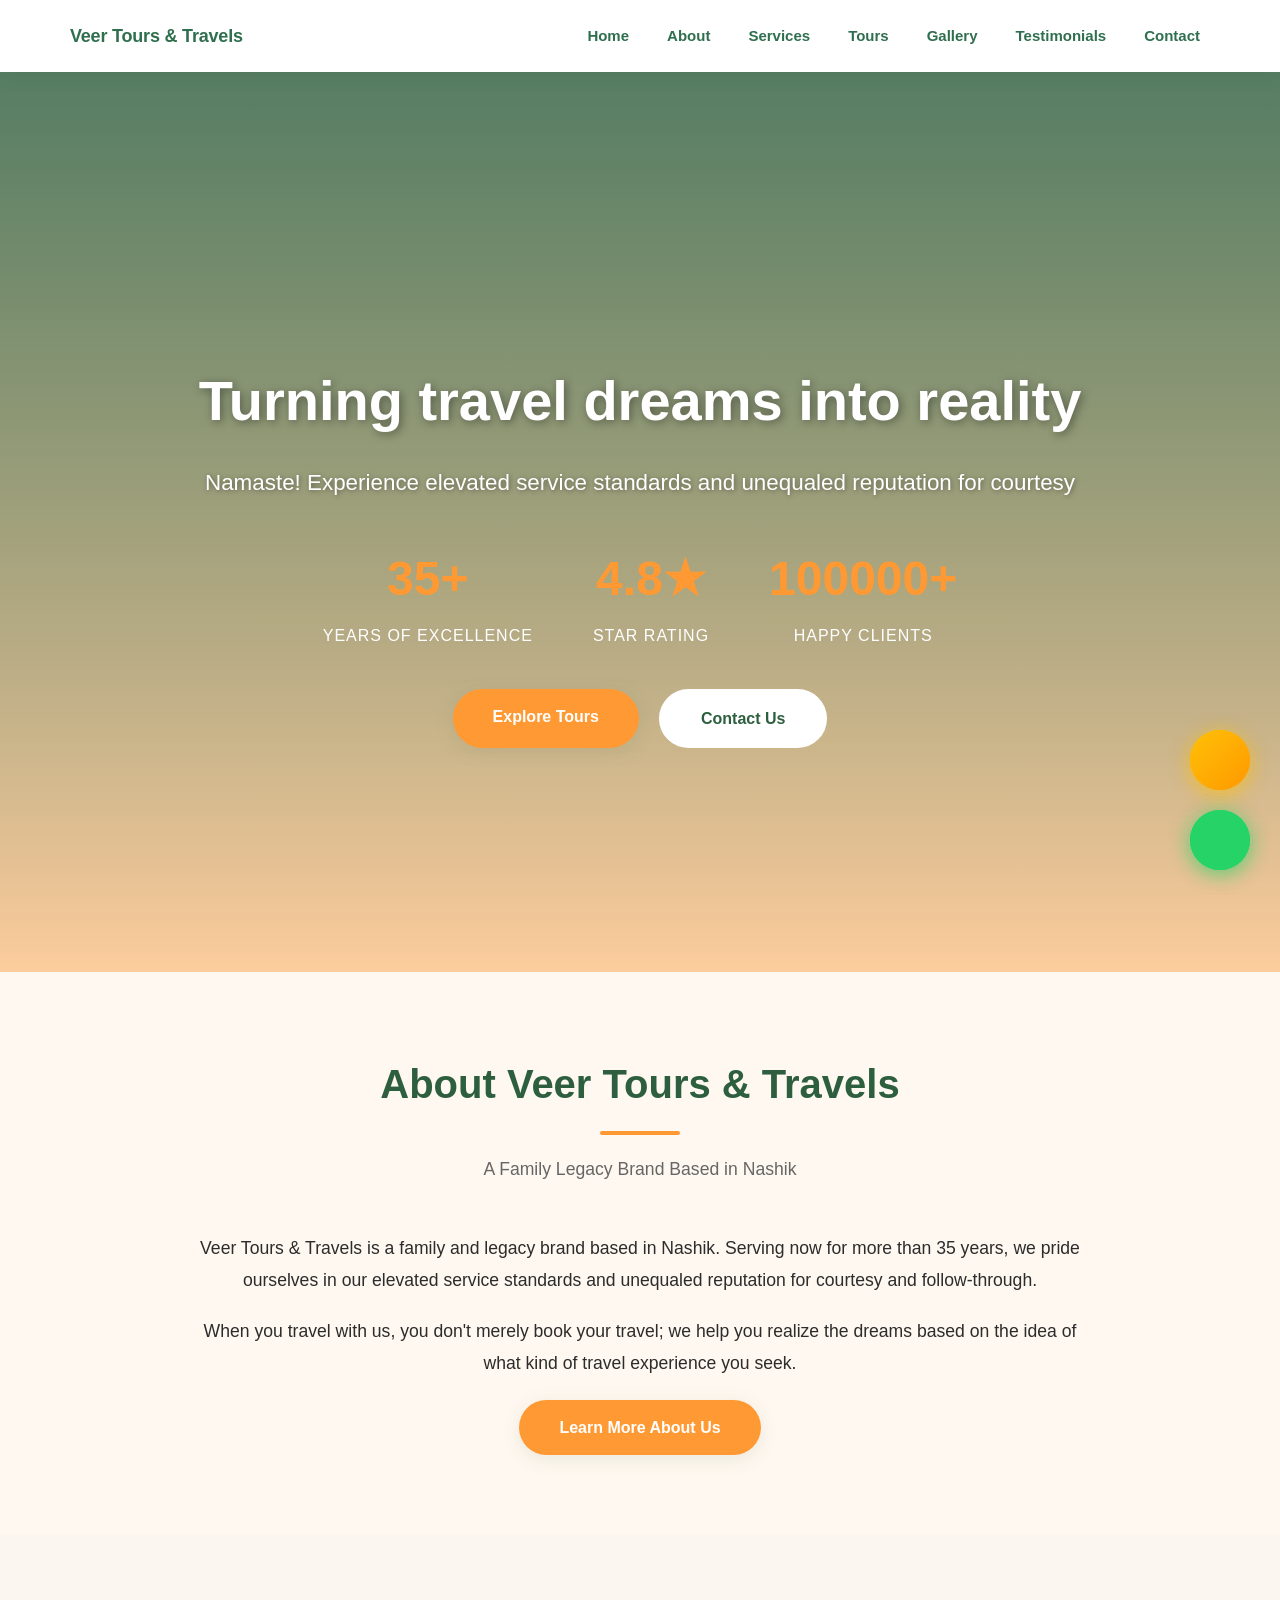
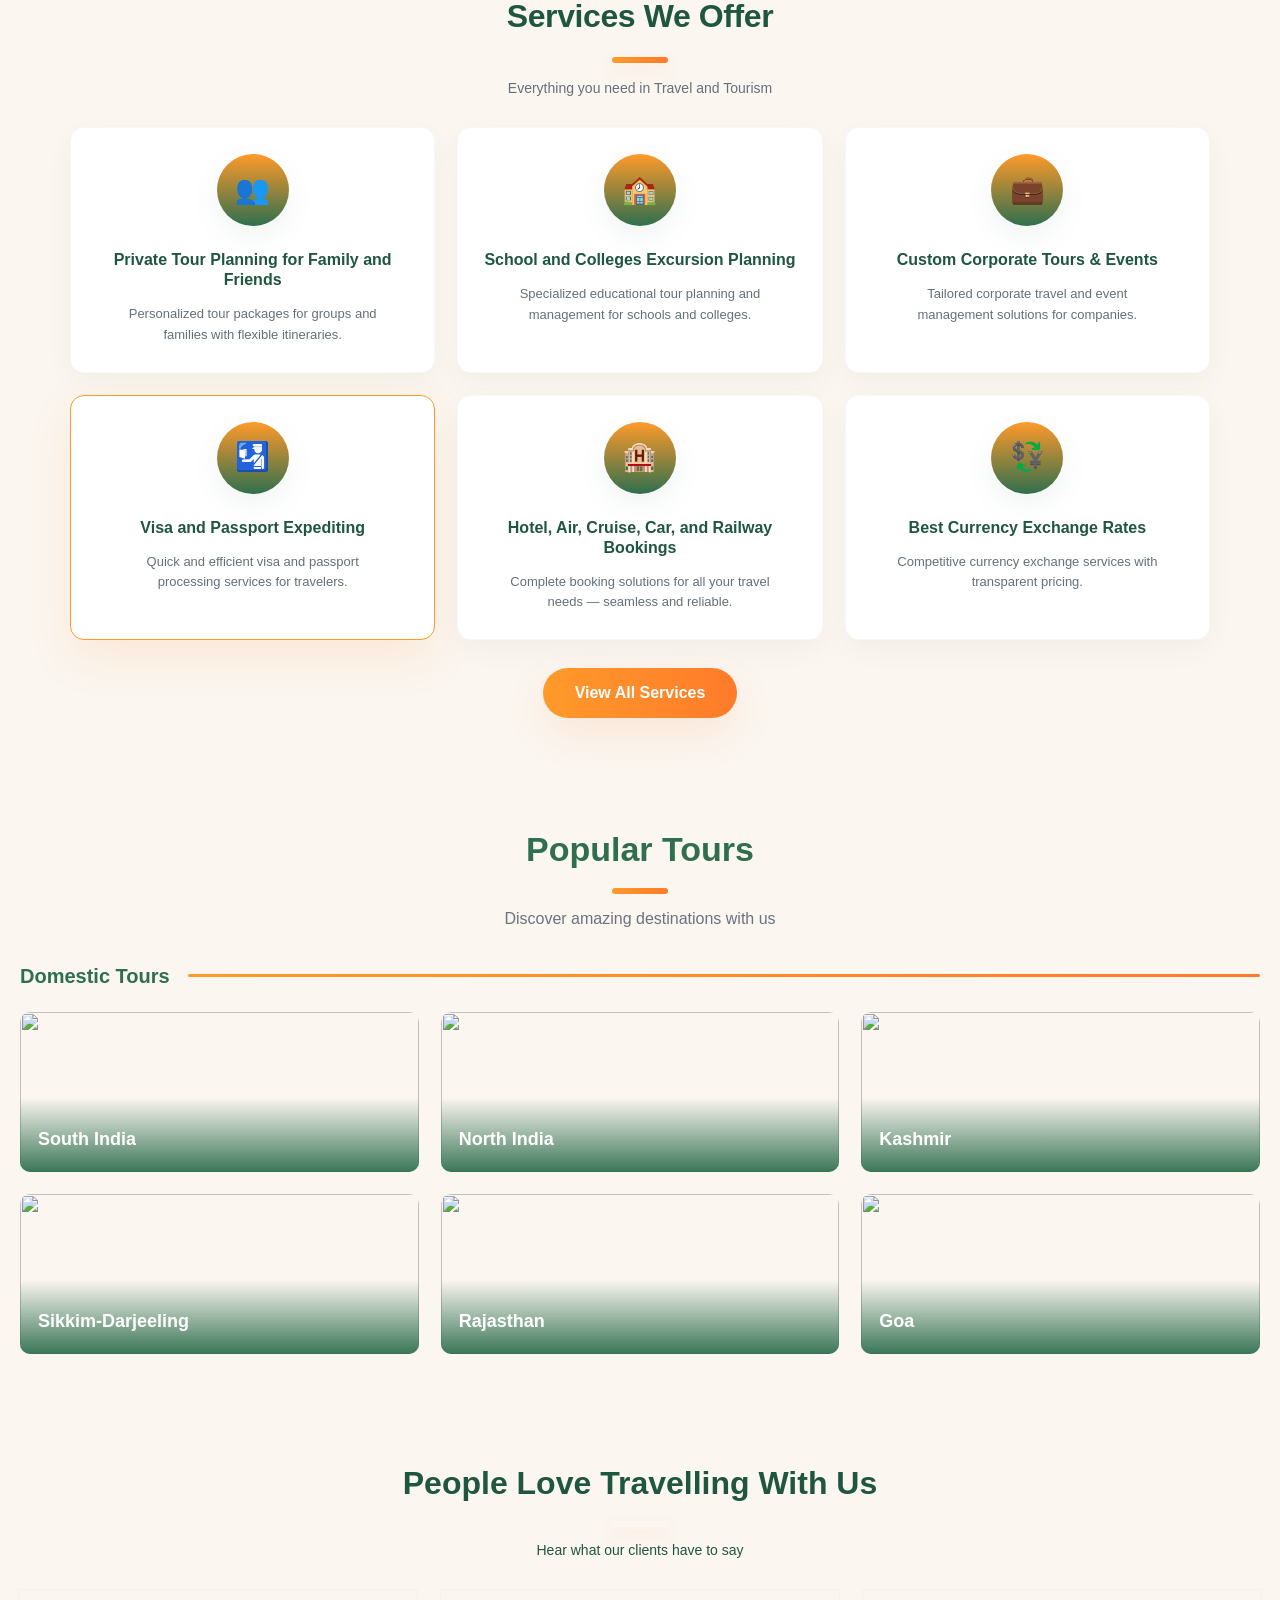
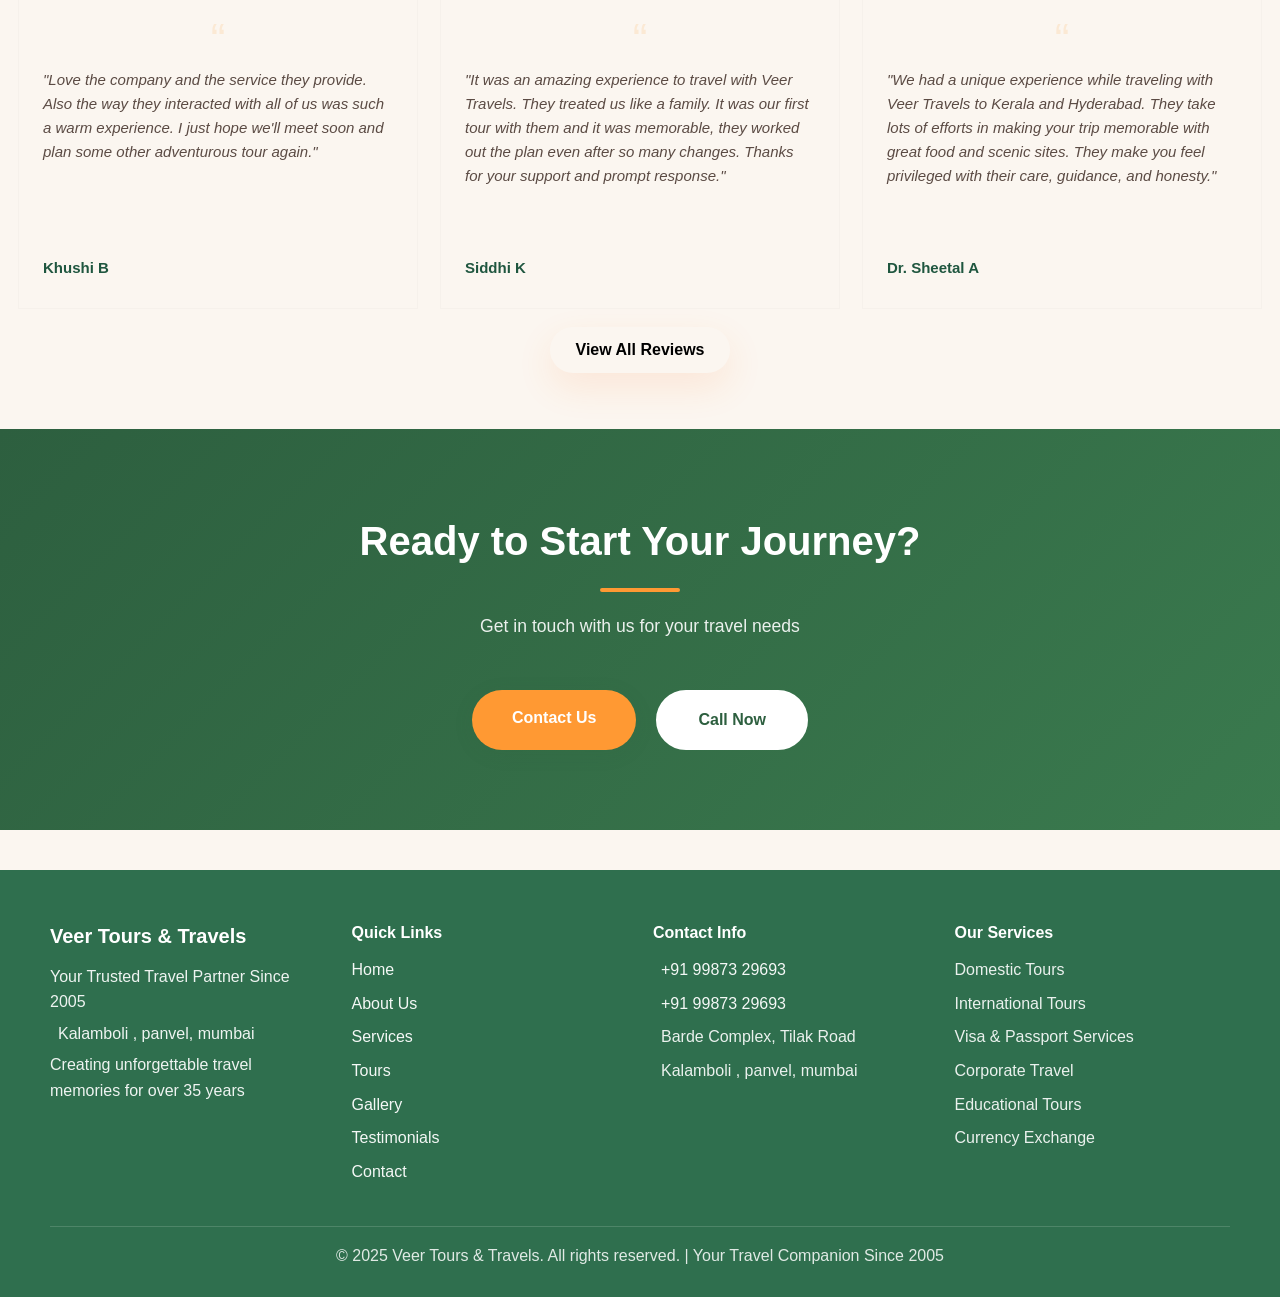
==== commit aa36b137: "sdf" ====
--- a/index.html
+++ b/index.html
@@ -45,12 +45,12 @@
     <link rel="dns-prefetch" href="https://images.unsplash.com/">
 
     <!-- Stylesheets -->
-    <link rel="stylesheet" href="/css/main.css">
-    <link rel="stylesheet" href="/css/components/navbar.css">
-    <link rel="stylesheet" href="/css/components/footer.css">
-    <link rel="stylesheet" href="/css/components/cards.css">
-    <link rel="stylesheet" href="/css/components/buttons.css">
-    <link rel="stylesheet" href="/css/pages/home.css">
+    <link rel="stylesheet" href="css/main.css">
+    <link rel="stylesheet" href="css/components/navbar.css">
+    <link rel="stylesheet" href="css/components/footer.css">
+    <link rel="stylesheet" href="css/components/cards.css">
+    <link rel="stylesheet" href="css/components/buttons.css">
+    <link rel="stylesheet" href="css/pages/home.css">
     <link rel="stylesheet" href="../cdnjs.cloudflare.com/ajax/libs/font-awesome/6.4.0/css/all.min.css" integrity="sha512-iecdLmaskl7CVkqkXNQ/ZH/XLlvWZOJyj7Yy7tcenmpD1ypASozpmT/E0iPtmFIB46ZmdtAc9eNBvH0H/ZpiBw==" crossorigin="anonymous" referrerpolicy="no-referrer">
 
 
@@ -250,174 +250,7 @@
      Content / Tours & Services
      prefix: ct- (content-travel)
      ============================ -->
-<section class="ct-section container" id="ct-services">
-  <header class="ct-head">
-    <h2 class="ct-title">Tours, Pilgrimage & Transport Services</h2>
-    <div class="ct-underline" aria-hidden="true"></div>
-    <p class="ct-lead">We offer curated tours across Mumbai, Maharashtra, Gujarat and beyond. Airport / railway pickups, full-day packages, corporate & monthly plans — we have you covered.</p>
-  </header>
-
-  <!-- CITY HIGHLIGHTS: Mumbai -->
-  <div class="ct-block">
-    <h3 class="ct-subtitle">Mumbai Highlights</h3>
-    <div class="ct-grid-places">
-      <article class="ct-place">
-        <h4 class="ct-place__title">Temples & Spiritual</h4>
-        <ul>
-          <li>Siddhivinayak Temple — Dadar</li>
-          <li>Mahalaxmi Temple</li>
-          <li>Mumba Devi Temple</li>
-        </ul>
-      </article>
-
-      <article class="ct-place">
-        <h4 class="ct-place__title">Marine & Landmarks</h4>
-        <ul>
-          <li>Gateway of India / Taj Hotel</li>
-          <li>Nariman Point & Marine Drive</li>
-          <li>Hanging Gardens</li>
-          <li>Haji Ali</li>
-          <li>Worli Sea Link</li>
-          <li>Bandstand & Juhu Beach</li>
-          <li>Goregaon Film City</li>
-          <li>Veer Jijamata (Rani Baug)</li>
-        </ul>
-      </article>
-
-      <article class="ct-place">
-        <h4 class="ct-place__title">Navi Mumbai</h4>
-        <ul>
-          <li>Wonder Park — Nerul</li>
-          <li>Central Park — Kharghar</li>
-        </ul>
-      </article>
-    </div>
-  </div>
-
-  <!-- PILGRIMAGE & HILL STATIONS -->
-  <div class="ct-block">
-    <h3 class="ct-subtitle">Pilgrimage & Hill Stations</h3>
-    <div class="ct-grid-list">
-      <ul class="ct-list-columns">
-        <li>Shirdi — Sai Baba</li>
-        <li>Shani Shingnapur</li>
-        <li>Trimbakeshwar</li>
-        <li>Bhimashankar</li>
-        <li>Mahalaxmi — Kolhapur</li>
-        <li>Pandharpur</li>
-        <li>Mahabaleshwar</li>
-        <li>Igatpuri</li>
-        <li>Lonavla</li>
-        <li>Matheran</li>
-        <li>Sula Vineyards</li>
-        <li>Verul / Ajanta Caves</li>
-        <li>Ashtavinayak Temples</li>
-      </ul>
-    </div>
-  </div>
-
-  <!-- GUJARAT & STATUES -->
-  <div class="ct-block">
-    <h3 class="ct-subtitle">Other Notable Places</h3>
-    <div class="ct-grid-places">
-      <article class="ct-place">
-        <h4 class="ct-place__title">Gujarat</h4>
-        <ul>
-          <li>Statue of Unity — Vallabhbhai Patel</li>
-          <li>Major Gujarat circuits available on request</li>
-        </ul>
-      </article>
-
-      <article class="ct-place">
-        <h4 class="ct-place__title">Heritage & Caves</h4>
-        <ul>
-          <li>Ajanta & Ellora (Verul / Ajanta)</li>
-          <li>Other heritage routes</li>
-        </ul>
-      </article>
-    </div>
-  </div>
-
-  <!-- VEHICLES -->
-  <div class="ct-block">
-    <h3 class="ct-subtitle">Fleet — Cars & Coaches</h3>
-    <div class="ct-vehicles">
-      <figure class="ct-vehicle">
-        <img src="assets/images/car-swift.jpg" alt="Swift Dzire">
-        <figcaption>Swift Dzire</figcaption>
-      </figure>
-      <figure class="ct-vehicle">
-        <img src="assets/images/car-ertiga.jpg" alt="Ertiga">
-        <figcaption>Ertiga</figcaption>
-      </figure>
-      <figure class="ct-vehicle">
-        <img src="assets/images/car-innova.jpg" alt="Innova Crysta">
-        <figcaption>Innova Crysta</figcaption>
-      </figure>
-      <figure class="ct-vehicle">
-        <img src="assets/images/car-fortuner.jpg" alt="Fortuner">
-        <figcaption>Fortuner</figcaption>
-      </figure>
-      <figure class="ct-vehicle">
-        <img src="assets/images/coach.jpg" alt="Bus / Coach">
-        <figcaption>Bus / Coach</figcaption>
-      </figure>
-    </div>
-    <p class="ct-note">(If you want, we can add real vehicle images from your uploads or Unsplash.)</p>
-  </div>
-
-  <!-- SERVICES LIST -->
-  <div class="ct-block">
-    <h3 class="ct-subtitle">Available Services & Packages</h3>
-
-    <div class="ct-services-grid">
-      <div class="ct-card">
-        <h4>Mumbai Darshan</h4>
-        <p>City sightseeing covering temples, marine drive & famous landmarks.</p>
-      </div>
-
-      <div class="ct-card">
-        <h4>Lonavala Darshan</h4>
-        <p>Hills, lakes and viewpoints — perfect for a day trip.</p>
-      </div>
-
-      <div class="ct-card">
-        <h4>Ashtavinayak Darshan</h4>
-        <p>Complete Ashtavinayak temple circuit with comfortable travel.</p>
-      </div>
-
-      <div class="ct-card">
-        <h4>Jyotirling & All Maharashtra Darshan</h4>
-        <p>Shiva temples circuits and state-wide pilgrimage packages.</p>
-      </div>
-
-      <div class="ct-card">
-        <h4>Airport & Railway Pickup / Drop</h4>
-        <p>On-time transfers with professional drivers and clean vehicles.</p>
-      </div>
-
-      <div class="ct-card">
-        <h4>Full Day / Hourly Packages</h4>
-        <p>8 hours / 80 km or 4 hours / 40 km flexible hourly packages.</p>
-      </div>
-
-      <div class="ct-card">
-        <h4>Intercity Pickup / Drop</h4>
-        <p>Mumbai ↔ Pune, Mumbai ↔ Nashik, Mumbai ↔ Gujarat — all states covered.</p>
-      </div>
-
-      <div class="ct-card">
-        <h4>Company & Monthly Packages</h4>
-        <p>Corporate contracts and recurring monthly travel plans for organizations.</p>
-      </div>
-    </div>
-  </div>
-
-  <div class="ct-cta-wrap">
-    <a class="ct-btn-primary" href="/contact">Request a Quote</a>
-    <a class="ct-btn-outline" href="/tours">View Packages</a>
-  </div>
-</section>
+
 
     <!-- Testimonials Preview -->
    
--- a/style.css
+++ b/style.css
@@ -768,79 +768,3 @@
 }
 
 
-/* assets/css/content-travel.css
-   Namespaced CT- (content travel)
-*/
-
-:root{
-  --ct-green: #2f6f4e;
-  --ct-accent: #ff9a2a;
-  --ct-muted: #6b6f72;
-  --ct-bg: #faf6f2;
-  --ct-card: #ffffff;
-  --ct-radius: 14px;
-  --ct-shadow: 0 14px 40px rgba(20,40,30,0.06);
-  --ct-max: 1180px;
-  font-family: Inter, system-ui, -apple-system, "Segoe UI", Roboto, Arial;
-}
-
-/* layout */
-.ct-section{ background:var(--ct-bg); padding:56px 20px; color:var(--ct-green); }
-.container{ max-width:var(--ct-max); margin:0 auto; }
-
-/* head */
-.ct-head{ text-align:center; max-width:980px; margin:0 auto 26px; }
-.ct-title{ font-size:32px; margin:0; font-weight:800; color:var(--ct-green); }
-.ct-underline{ width:56px; height:6px; margin:12px auto; border-radius:4px; background:linear-gradient(90deg,var(--ct-accent), #ff7b2a); }
-.ct-lead{ color:var(--ct-muted); margin-top:8px; font-size:15px; }
-
-/* blocks */
-.ct-block{ margin-top:28px; padding-top:12px; border-top:1px solid rgba(47,111,78,0.04); }
-.ct-subtitle{ font-size:20px; color:var(--ct-green); margin:14px 0; font-weight:700; }
-
-/* places grid */
-.ct-grid-places{ display:grid; grid-template-columns: repeat(3,1fr); gap:18px; align-items:start; }
-.ct-place{ background:var(--ct-card); border-radius:12px; padding:18px; box-shadow: var(--ct-shadow); }
-.ct-place__title{ margin:0 0 8px; color:var(--ct-green); font-weight:700; }
-.ct-place ul{ margin:0; padding-left:18px; color:var(--ct-muted); }
-
-/* simple multi-column list */
-.ct-grid-list{ margin-top:8px; }
-.ct-list-columns{ columns:2; -webkit-columns:2; -moz-columns:2; list-style: disc; padding-left:18px; color:var(--ct-muted); }
-
-/* vehicles */
-.ct-vehicles{ display:flex; gap:16px; flex-wrap:wrap; align-items:center; margin-top:12px; }
-.ct-vehicle{ width:140px; background:var(--ct-card); border-radius:12px; padding:12px; text-align:center; box-shadow: var(--ct-shadow); }
-.ct-vehicle img{ width:100%; height:90px; object-fit:cover; border-radius:8px; display:block; }
-.ct-vehicle figcaption{ font-weight:700; color:var(--ct-green); margin-top:8px; font-size:14px; }
-.ct-note{ color:var(--ct-muted); font-size:13px; margin-top:8px; }
-
-/* services cards */
-.ct-services-grid{ display:grid; grid-template-columns: repeat(4, 1fr); gap:18px; margin-top:12px; }
-.ct-card{ background:var(--ct-card); padding:18px; border-radius:12px; box-shadow: var(--ct-shadow); min-height:120px; }
-.ct-card h4{ margin:0 0 8px; color:var(--ct-green); }
-.ct-card p{ margin:0; color:var(--ct-muted); font-size:14px; }
-
-/* CTA */
-.ct-cta-wrap{ text-align:center; margin-top:28px; display:flex; gap:14px; justify-content:center; flex-wrap:wrap; }
-.ct-btn-primary{ display:inline-block; padding:12px 30px; border-radius:40px; background:linear-gradient(90deg,var(--ct-accent),#ff7b2a); color:#fff; text-decoration:none; font-weight:800; }
-.ct-btn-outline{ display:inline-block; padding:10px 26px; border-radius:40px; border:2px solid var(--ct-green); color:var(--ct-green); text-decoration:none; font-weight:700; }
-
-/* Responsive */
-@media (max-width:1100px){
-  .ct-grid-places{ grid-template-columns: repeat(2,1fr); }
-  .ct-services-grid{ grid-template-columns: repeat(2,1fr); }
-  .ct-list-columns{ columns:2; }
-}
-@media (max-width:700px){
-  .ct-grid-places{ grid-template-columns: 1fr; }
-  .ct-list-columns{ columns:1; }
-  .ct-vehicles{ justify-content:flex-start; }
-  .ct-services-grid{ grid-template-columns:1fr; }
-  .ct-card{ min-height:auto; }
-}
-@media (max-width:420px){
-  .ct-title{ font-size:22px; }
-  .ct-subtitle{ font-size:18px; }
-  .ct-vehicle{ width:120px; }
-}
